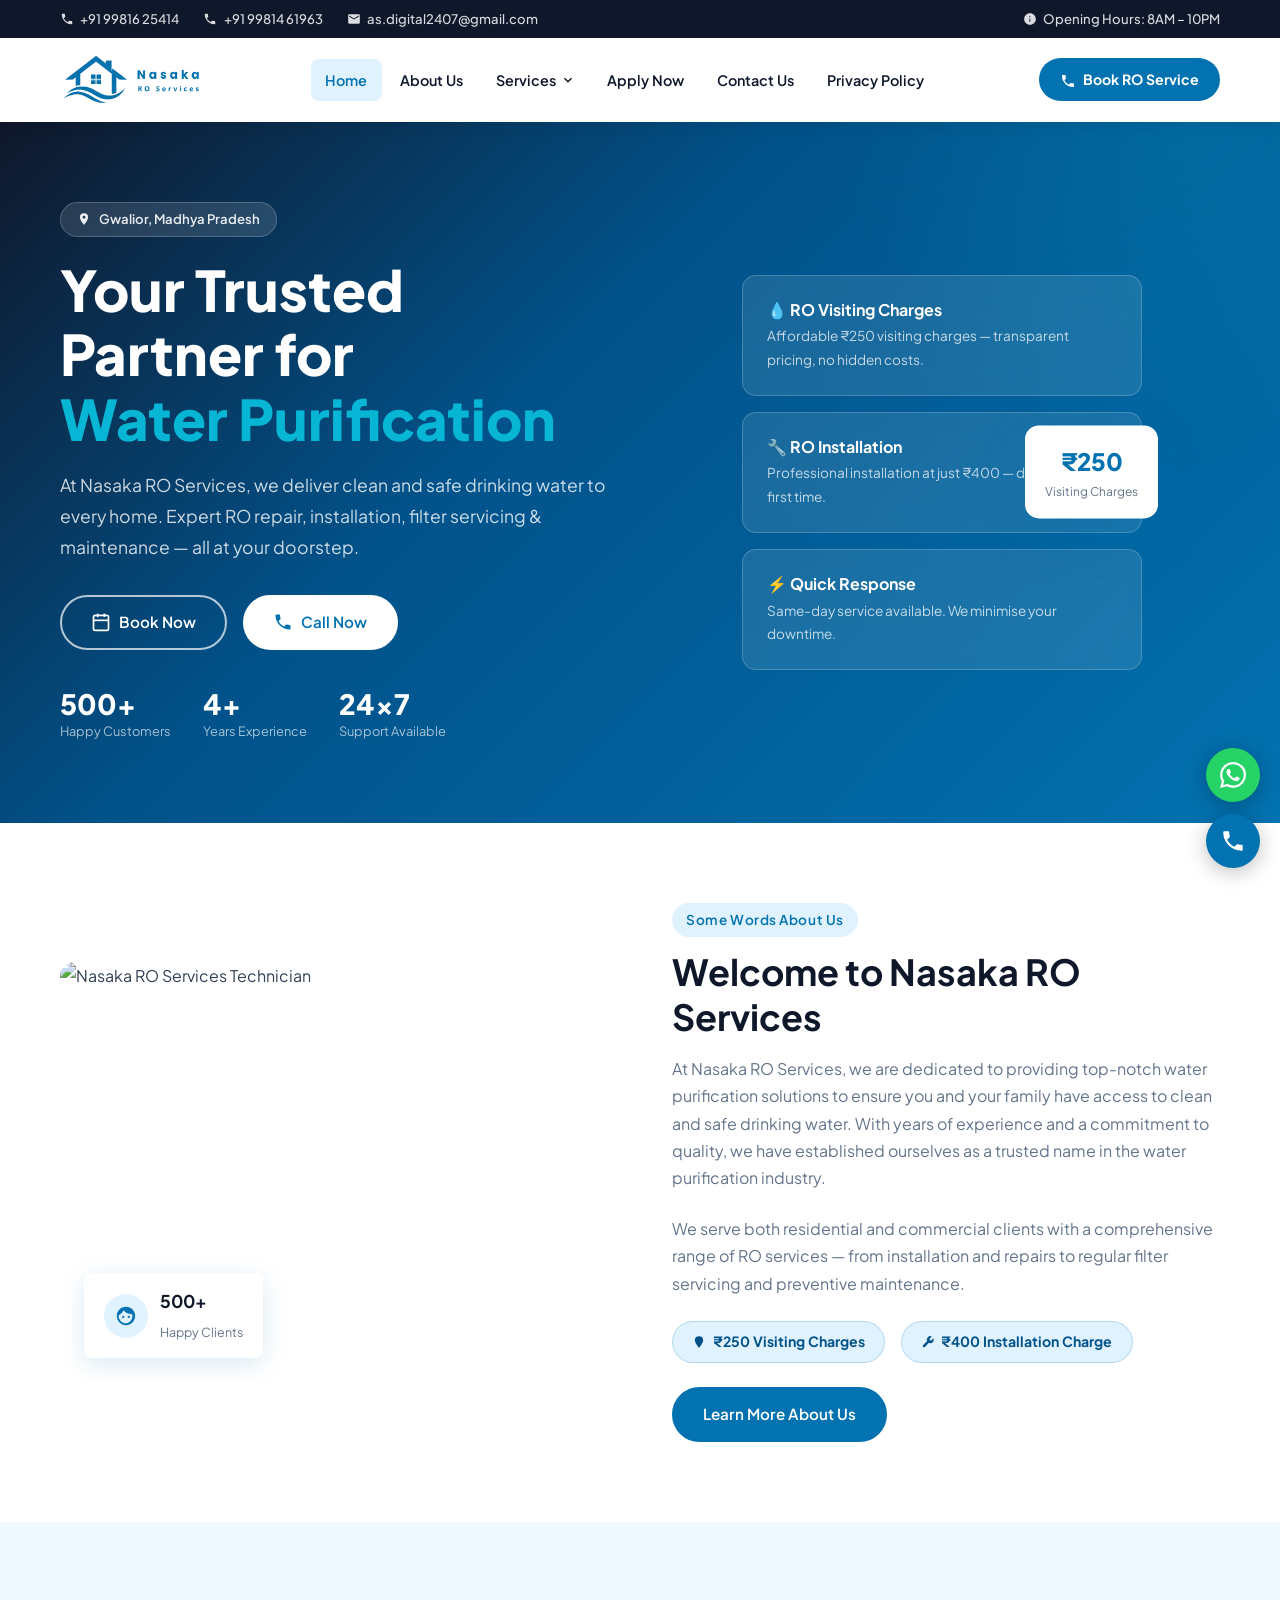
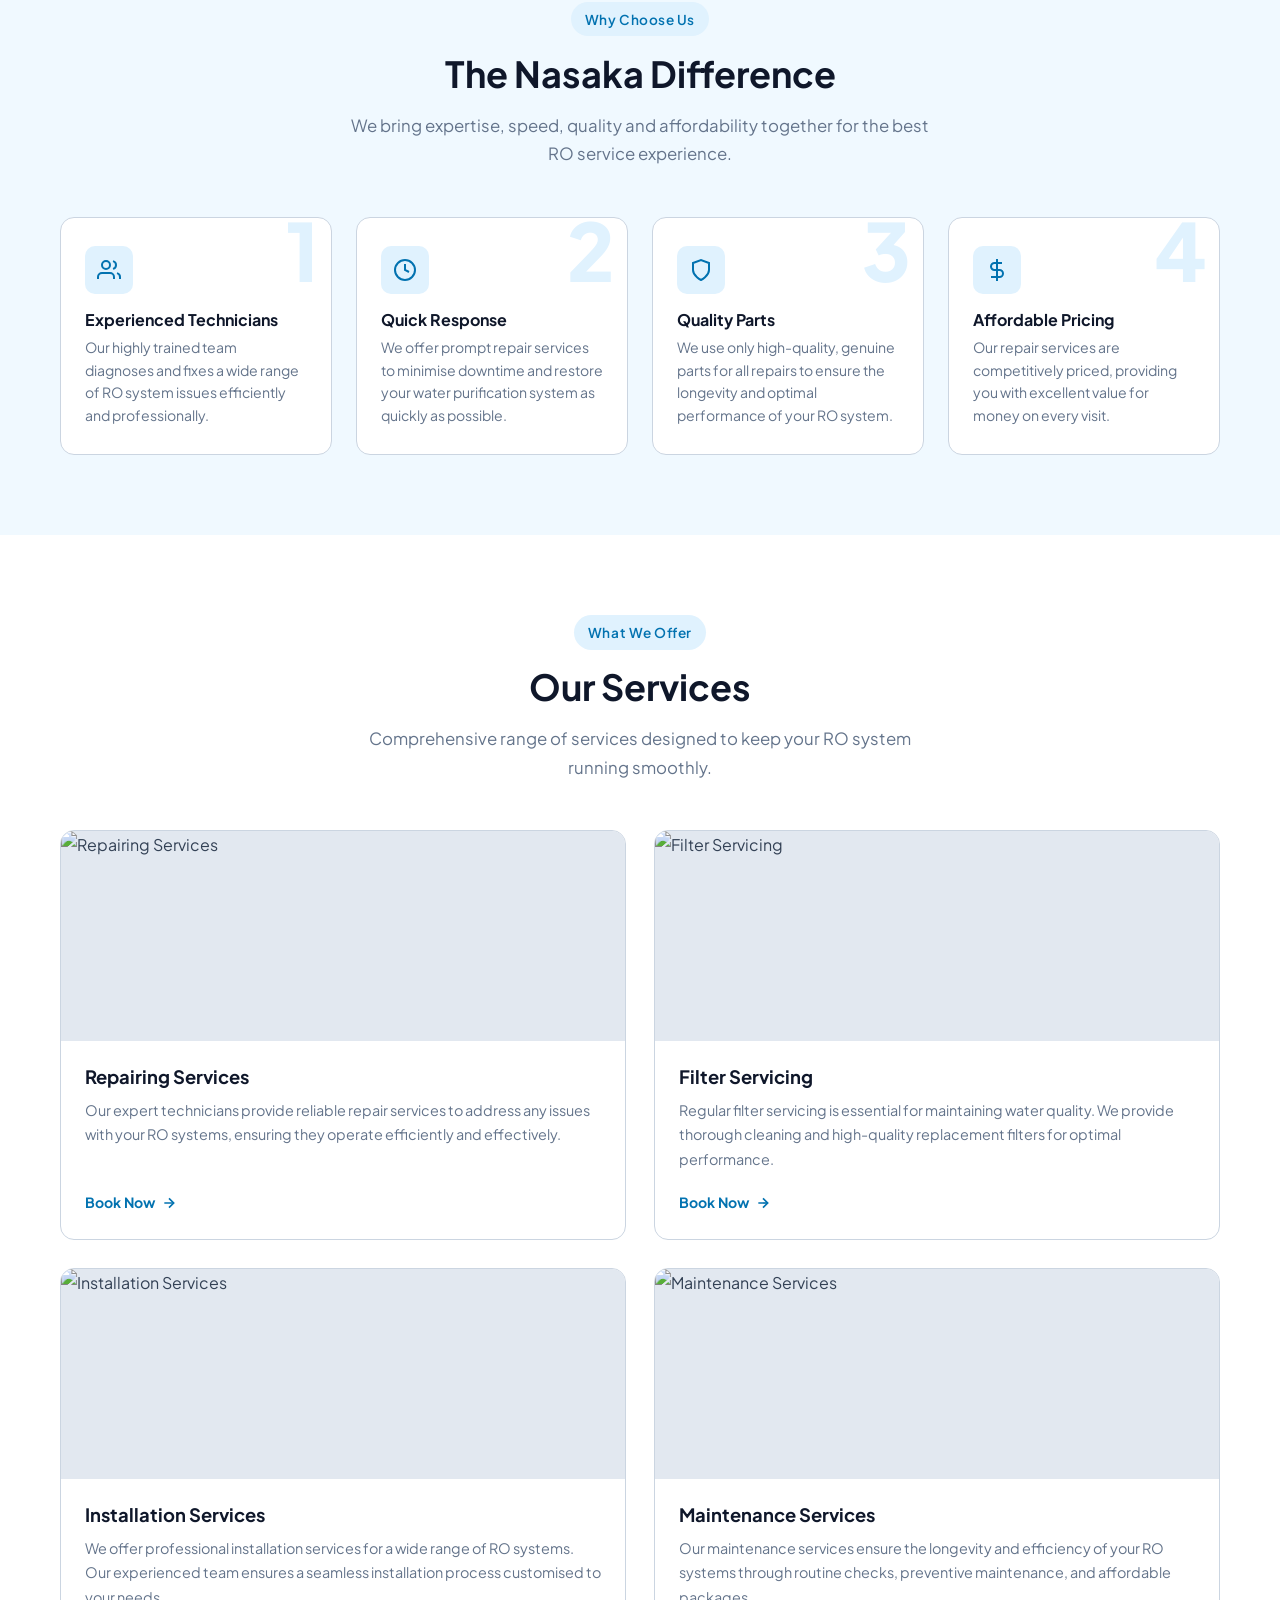
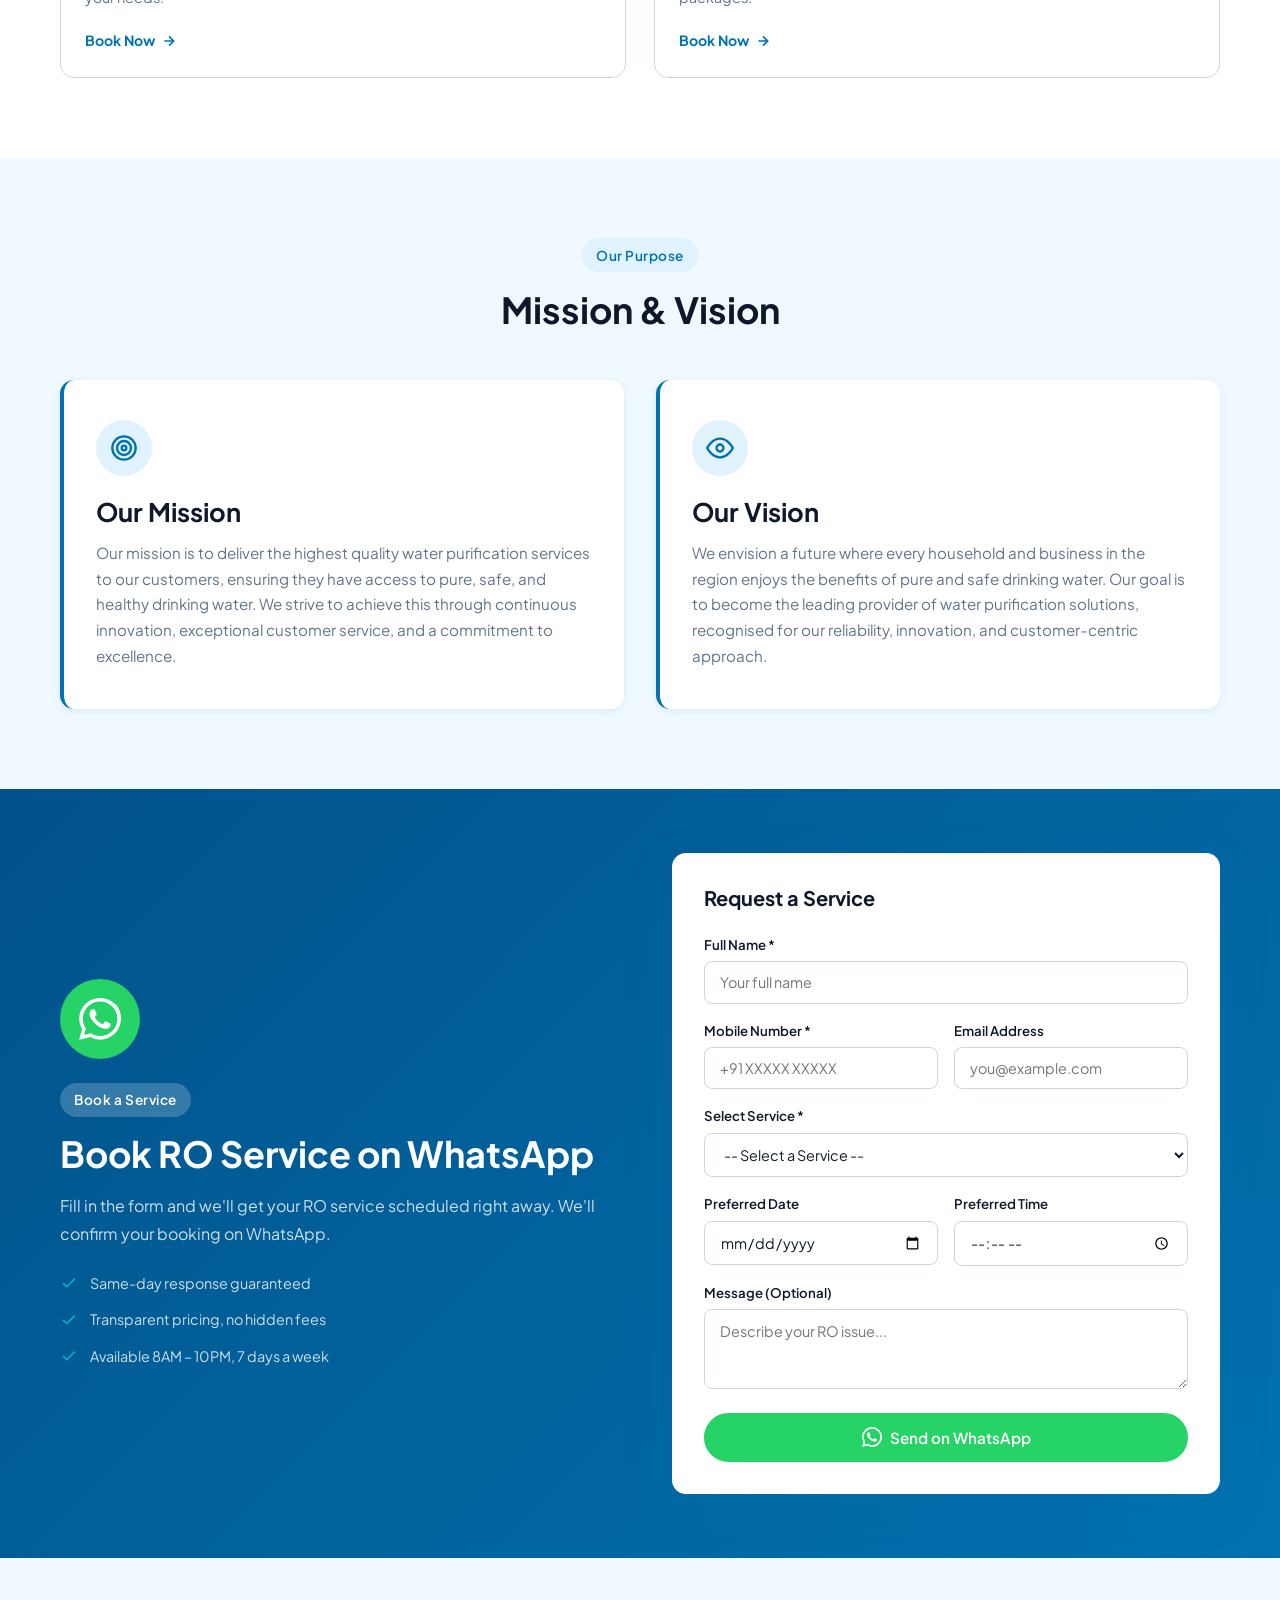
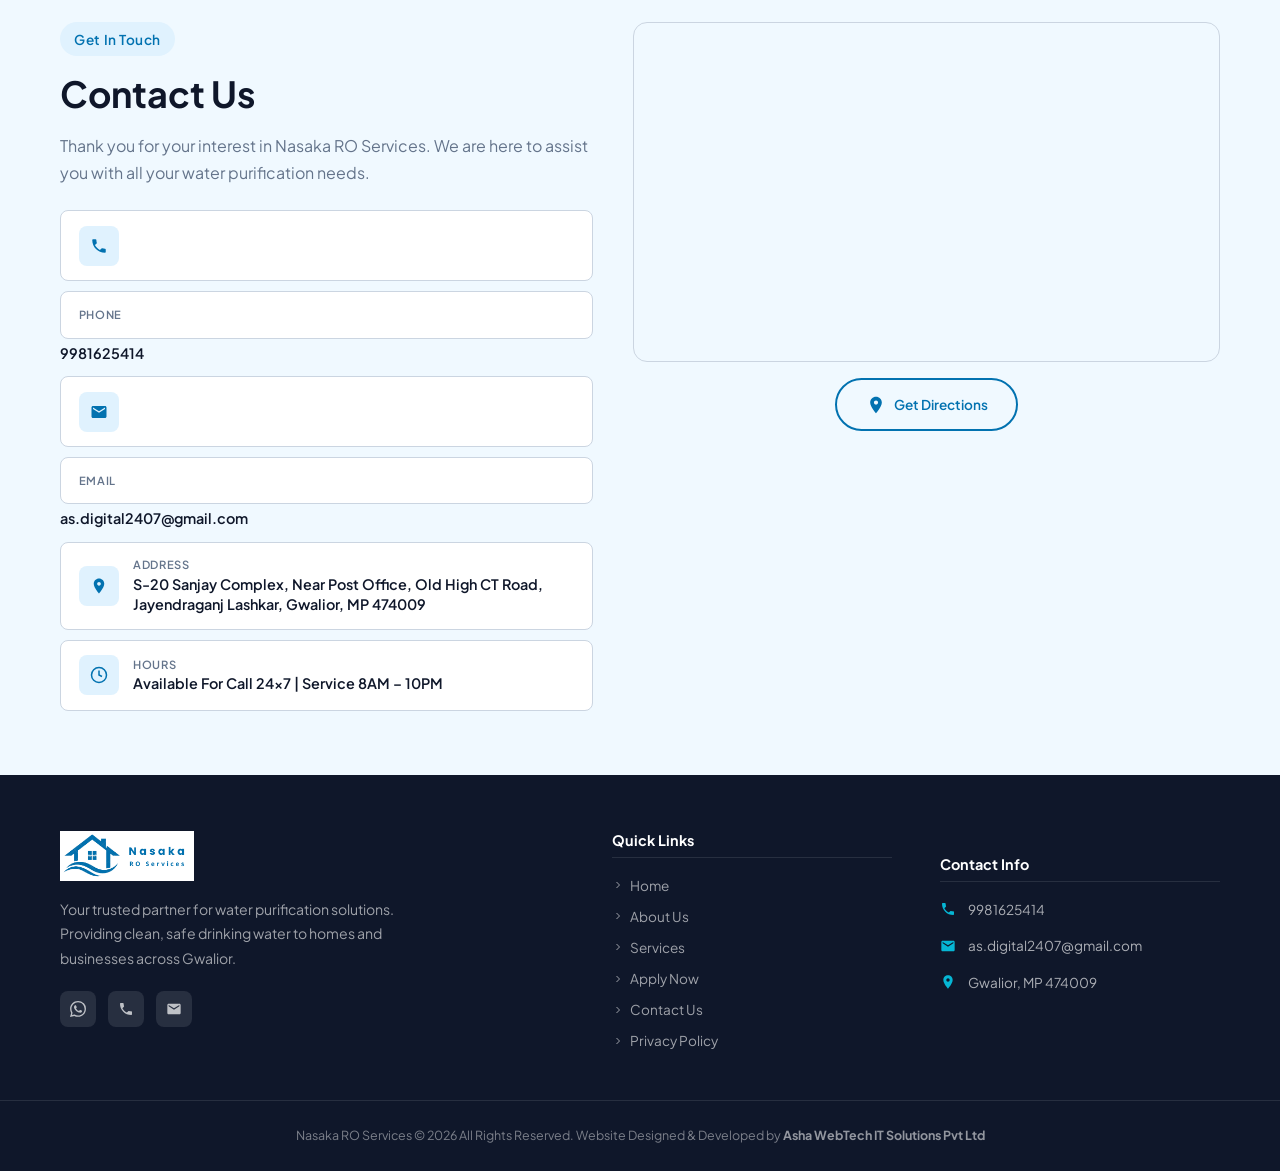
==== index.html @ 14f105b9 "Add files via upload" ====
<!DOCTYPE html>
<html lang="en">
<head>
  <meta charset="UTF-8">
  <meta name="viewport" content="width=device-width, initial-scale=1.0">
  <title>Home – Nasaka RO Services | Best RO Services In India</title>
  <meta name="description" content="Your Trusted Partner for Water Purification Solutions. Expert RO repair, installation, filter servicing & maintenance in Gwalior.">
  <meta name="theme-color" content="#0272B0">
  <link rel="icon" type="image/png" href="images/favicon.png">
  <link rel="stylesheet" href="css/styles.css">
  <link rel="preconnect" href="https://fonts.googleapis.com">
  <link rel="preconnect" href="https://fonts.gstatic.com" crossorigin>
</head>
<body>

<!-- ═══════════════ TOP BAR ═══════════════ -->
<div class="top-bar">
  <div class="container">
    <div class="top-bar__inner">
      <div class="top-bar__group">
        <a href="tel:+919981625414" class="top-bar__item">
          <svg width="14" height="14" viewBox="0 0 24 24" fill="currentColor"><path d="M6.6 10.8c1.4 2.8 3.8 5.1 6.6 6.6l2.2-2.2c.27-.27.67-.36 1.02-.24 1.12.37 2.33.57 3.57.57.55 0 1 .45 1 1V20c0 .55-.45 1-1 1-9.39 0-17-7.61-17-17 0-.55.45-1 1-1h3.5c.55 0 1 .45 1 1 0 1.25.2 2.45.57 3.57.11.35.03.74-.24 1.01L6.6 10.8z"/></svg>
          +91 99816 25414
        </a>
        <a href="tel:+919981461963" class="top-bar__item">
          <svg width="14" height="14" viewBox="0 0 24 24" fill="currentColor"><path d="M6.6 10.8c1.4 2.8 3.8 5.1 6.6 6.6l2.2-2.2c.27-.27.67-.36 1.02-.24 1.12.37 2.33.57 3.57.57.55 0 1 .45 1 1V20c0 .55-.45 1-1 1-9.39 0-17-7.61-17-17 0-.55.45-1 1-1h3.5c.55 0 1 .45 1 1 0 1.25.2 2.45.57 3.57.11.35.03.74-.24 1.01L6.6 10.8z"/></svg>
          +91 99814 61963
        </a>
        <a href="mailto:as.digital2407@gmail.com" class="top-bar__item">
          <svg width="14" height="14" viewBox="0 0 24 24" fill="currentColor"><path d="M20 4H4c-1.1 0-2 .9-2 2v12c0 1.1.9 2 2 2h16c1.1 0 2-.9 2-2V6c0-1.1-.9-2-2-2zm0 4l-8 5-8-5V6l8 5 8-5v2z"/></svg>
          as.digital2407@gmail.com
        </a>
      </div>
      <div class="top-bar__group">
        <span class="top-bar__item">
          <svg width="14" height="14" viewBox="0 0 24 24" fill="currentColor"><path d="M12 2C6.5 2 2 6.5 2 12s4.5 10 10 10 10-4.5 10-10S17.5 2 12 2zm.5 15H11v-6h1.5v6zm0-8H11V7h1.5v2z"/></svg>
          Opening Hours: 8AM – 10PM
        </span>
      </div>
    </div>
  </div>
</div>

<!-- ═══════════════ HEADER ═══════════════ -->
<header class="header">
  <div class="header__inner">
    <a href="index.html" class="header__logo">
      <img src="images/logo.png"
           alt="Nasaka RO Services Logo" height="56"
           onerror="this.style.display='none';document.getElementById('logoFallback').style.display='block'">
      <div id="logoFallback" style="display:none">
        <div class="logo-text">Nasaka RO</div>
        <div class="logo-sub">Best RO Services In India</div>
      </div>
    </a>

    <nav class="nav">
      <a href="index.html" class="nav__link active">Home</a>
      <a href="about.html" class="nav__link">About Us</a>
      <div class="nav__dropdown">
        <span class="nav__link nav__dropdown-toggle">
          Services
          <svg width="14" height="14" viewBox="0 0 24 24" fill="none" stroke="currentColor" stroke-width="2.5"><polyline points="6 9 12 15 18 9"/></svg>
        </span>
        <div class="nav__dropdown-menu">
          <a href="services/repairing.html" class="nav__dropdown-link">
            <svg viewBox="0 0 24 24" fill="none" stroke="currentColor" stroke-width="2"><path d="M14.7 6.3a1 1 0 0 0 0 1.4l1.6 1.6a1 1 0 0 0 1.4 0l3.77-3.77a6 6 0 0 1-7.94 7.94l-6.91 6.91a2.12 2.12 0 0 1-3-3l6.91-6.91a6 6 0 0 1 7.94-7.94l-3.76 3.76z"/></svg>
            Repairing Services
          </a>
          <a href="services/filter.html" class="nav__dropdown-link">
            <svg viewBox="0 0 24 24" fill="none" stroke="currentColor" stroke-width="2"><polygon points="22 3 2 3 10 12.46 10 19 14 21 14 12.46 22 3"/></svg>
            Filter Servicing
          </a>
          <a href="services/installation.html" class="nav__dropdown-link">
            <svg viewBox="0 0 24 24" fill="none" stroke="currentColor" stroke-width="2"><circle cx="12" cy="12" r="3"/><path d="M19.07 4.93a10 10 0 0 1 0 14.14M4.93 4.93a10 10 0 0 0 0 14.14"/></svg>
            Installation Services
          </a>
          <a href="services/maintenance.html" class="nav__dropdown-link">
            <svg viewBox="0 0 24 24" fill="none" stroke="currentColor" stroke-width="2"><circle cx="12" cy="12" r="3"/><path d="M19.07 4.93a10 10 0 0 1 0 14.14M4.93 4.93a10 10 0 0 0 0 14.14"/></svg>
            Maintenance Services
          </a>
        </div>
      </div>
      <a href="apply-now.html" class="nav__link">Apply Now</a>
      <a href="contact.html" class="nav__link">Contact Us</a>
      <a href="privacy-policy.html" class="nav__link">Privacy Policy</a>
    </nav>

    <div class="header__cta">
      <a href="tel:+919981625414" class="header__book">
        <svg width="16" height="16" viewBox="0 0 24 24" fill="currentColor" style="display:inline;vertical-align:middle;margin-right:4px"><path d="M6.6 10.8c1.4 2.8 3.8 5.1 6.6 6.6l2.2-2.2c.27-.27.67-.36 1.02-.24 1.12.37 2.33.57 3.57.57.55 0 1 .45 1 1V20c0 .55-.45 1-1 1-9.39 0-17-7.61-17-17 0-.55.45-1 1-1h3.5c.55 0 1 .45 1 1 0 1.25.2 2.45.57 3.57.11.35.03.74-.24 1.01L6.6 10.8z"/></svg>
        Book RO Service
      </a>
    </div>
    <button class="hamburger" id="hamburger" aria-label="Open menu">
      <span></span><span></span><span></span>
    </button>
  </div>

  <!-- Mobile Nav -->
  <nav class="mobile-nav" id="mobileNav">
    <a href="index.html" class="mobile-nav__link">Home</a>
    <a href="about.html" class="mobile-nav__link">About Us</a>
    <a href="services.html" class="mobile-nav__link">Services</a>
    <div class="mobile-nav__sub">
      <a href="services/repairing.html">↳ Repairing Services</a>
      <a href="services/filter.html">↳ Filter Servicing</a>
      <a href="services/installation.html">↳ Installation Services</a>
      <a href="services/maintenance.html">↳ Maintenance Services</a>
    </div>
    <a href="apply-now.html" class="mobile-nav__link">Apply Now</a>
    <a href="contact.html" class="mobile-nav__link">Contact Us</a>
    <a href="privacy-policy.html" class="mobile-nav__link">Privacy Policy</a>
  </nav>
</header>

<!-- ═══════════════ HERO ═══════════════ -->
<section class="hero">
  <div class="container">
    <div class="hero__inner">
      <div class="hero__content">
        <div class="hero__label">
          <svg width="14" height="14" viewBox="0 0 24 24" fill="currentColor"><path d="M12 2a7 7 0 0 1 7 7c0 5.25-7 13-7 13S5 14.25 5 9a7 7 0 0 1 7-7zm0 9.5a2.5 2.5 0 1 0 0-5 2.5 2.5 0 0 0 0 5z"/></svg>
          Gwalior, Madhya Pradesh
        </div>
        <h1 class="hero__title">
          Your Trusted Partner for<br><span>Water Purification</span>
        </h1>
        <p class="hero__sub">
          At Nasaka RO Services, we deliver clean and safe drinking water to every home. Expert RO repair, installation, filter servicing &amp; maintenance — all at your doorstep.
        </p>
        <div class="hero__actions">
          <a href="contact.html" class="btn btn--outline">
            <svg viewBox="0 0 24 24" fill="none" stroke="currentColor" stroke-width="2"><rect x="3" y="4" width="18" height="18" rx="2"/><line x1="16" y1="2" x2="16" y2="6"/><line x1="8" y1="2" x2="8" y2="6"/><line x1="3" y1="10" x2="21" y2="10"/></svg>
            Book Now
          </a>
          <a href="tel:+919981625414" class="btn btn--primary" style="background:#fff;color:var(--primary);border-color:#fff;">
            <svg viewBox="0 0 24 24" fill="currentColor"><path d="M6.6 10.8c1.4 2.8 3.8 5.1 6.6 6.6l2.2-2.2c.27-.27.67-.36 1.02-.24 1.12.37 2.33.57 3.57.57.55 0 1 .45 1 1V20c0 .55-.45 1-1 1-9.39 0-17-7.61-17-17 0-.55.45-1 1-1h3.5c.55 0 1 .45 1 1 0 1.25.2 2.45.57 3.57.11.35.03.74-.24 1.01L6.6 10.8z"/></svg>
            Call Now
          </a>
        </div>
        <div class="hero__stats">
          <div class="hero__stat">
            <div class="hero__stat-num">500+</div>
            <div class="hero__stat-label">Happy Customers</div>
          </div>
          <div class="hero__stat">
            <div class="hero__stat-num">4+</div>
            <div class="hero__stat-label">Years Experience</div>
          </div>
          <div class="hero__stat">
            <div class="hero__stat-num">24×7</div>
            <div class="hero__stat-label">Support Available</div>
          </div>
        </div>
      </div>

      <!-- Right visual -->
      <div class="hero__visual">
        <div class="hero__card-stack">
          <div class="hero__info-card">
            <h4>💧 RO Visiting Charges</h4>
            <p>Affordable ₹250 visiting charges — transparent pricing, no hidden costs.</p>
          </div>
          <div class="hero__info-card">
            <h4>🔧 RO Installation</h4>
            <p>Professional installation at just ₹400 — done right the first time.</p>
          </div>
          <div class="hero__info-card" style="margin-bottom:0">
            <h4>⚡ Quick Response</h4>
            <p>Same-day service available. We minimise your downtime.</p>
          </div>
          <div class="hero__price-badge">
            <div class="price">₹250</div>
            <div class="price-label">Visiting Charges</div>
          </div>
        </div>
      </div>
    </div>
  </div>
</section>

<!-- ═══════════════ ABOUT PREVIEW ═══════════════ -->
<section class="section">
  <div class="container">
    <div class="about-grid">
      <div class="about-img-wrap" data-reveal>
        <img src="https://images.unsplash.com/photo-1581244277943-fe4a9c777189?w=700&q=80&auto=format&fit=crop"
             alt="Nasaka RO Services Technician">
        <div class="about-badge">
          <div class="about-badge__icon">
            <svg viewBox="0 0 24 24" fill="currentColor"><path d="M9 11.75A1.25 1.25 0 1 0 9 14.25 1.25 1.25 0 0 0 9 11.75zM15 11.75A1.25 1.25 0 1 0 15 14.25 1.25 1.25 0 0 0 15 11.75zM12 2C6.48 2 2 6.48 2 12s4.48 10 10 10 10-4.48 10-10S17.52 2 12 2zm0 18c-4.41 0-8-3.59-8-8 0-.29.02-.58.05-.86 2.36-1.05 4.23-2.98 5.21-5.37C11.07 8.33 13.93 10 17.91 10c.33 0 .65-.01.97-.04C18.92 10.91 19 11.45 19 12c0 4.41-3.59 8-7 8z"/></svg>
          </div>
          <div class="about-badge__text">
            <strong>500+</strong>
            <span>Happy Clients</span>
          </div>
        </div>
      </div>

      <div class="about-content" data-reveal>
        <span class="section-label">Some Words About Us</span>
        <h2 class="section-title">Welcome to Nasaka RO Services</h2>
        <p>At Nasaka RO Services, we are dedicated to providing top-notch water purification solutions to ensure you and your family have access to clean and safe drinking water. With years of experience and a commitment to quality, we have established ourselves as a trusted name in the water purification industry.</p>
        <p>We serve both residential and commercial clients with a comprehensive range of RO services — from installation and repairs to regular filter servicing and preventive maintenance.</p>

        <div class="pricing-pills">
          <a href="contact.html" class="pricing-pill">
            <svg width="14" height="14" viewBox="0 0 24 24" fill="currentColor"><path d="M12 2a7 7 0 0 1 7 7c0 5.25-7 13-7 13S5 14.25 5 9a7 7 0 0 1 7-7z"/></svg>
            ₹250 Visiting Charges
          </a>
          <a href="contact.html" class="pricing-pill">
            <svg width="14" height="14" viewBox="0 0 24 24" fill="currentColor"><path d="M14.7 6.3a1 1 0 0 0 0 1.4l1.6 1.6a1 1 0 0 0 1.4 0l3.77-3.77a6 6 0 0 1-7.94 7.94l-6.91 6.91a2.12 2.12 0 0 1-3-3l6.91-6.91a6 6 0 0 1 7.94-7.94l-3.76 3.76z"/></svg>
            ₹400 Installation Charge
          </a>
        </div>

        <a href="about.html" class="btn btn--primary">Learn More About Us</a>
      </div>
    </div>
  </div>
</section>

<!-- ═══════════════ FEATURES ═══════════════ -->
<section class="section section--light">
  <div class="container">
    <div class="text-center" style="margin-bottom:3rem" data-reveal>
      <span class="section-label">Why Choose Us</span>
      <h2 class="section-title">The Nasaka Difference</h2>
      <p class="section-sub mx-auto" style="color:var(--gray)">We bring expertise, speed, quality and affordability together for the best RO service experience.</p>
    </div>
    <div class="features-grid">
      <div class="feature-card" data-num="1" data-reveal>
        <div class="feature-card__icon">
          <svg viewBox="0 0 24 24" fill="none" stroke="currentColor" stroke-width="2"><path d="M17 21v-2a4 4 0 0 0-4-4H5a4 4 0 0 0-4 4v2"/><circle cx="9" cy="7" r="4"/><path d="M23 21v-2a4 4 0 0 0-3-3.87"/><path d="M16 3.13a4 4 0 0 1 0 7.75"/></svg>
        </div>
        <h4>Experienced Technicians</h4>
        <p>Our highly trained team diagnoses and fixes a wide range of RO system issues efficiently and professionally.</p>
      </div>
      <div class="feature-card" data-num="2" data-reveal>
        <div class="feature-card__icon">
          <svg viewBox="0 0 24 24" fill="none" stroke="currentColor" stroke-width="2"><circle cx="12" cy="12" r="10"/><polyline points="12 6 12 12 16 14"/></svg>
        </div>
        <h4>Quick Response</h4>
        <p>We offer prompt repair services to minimise downtime and restore your water purification system as quickly as possible.</p>
      </div>
      <div class="feature-card" data-num="3" data-reveal>
        <div class="feature-card__icon">
          <svg viewBox="0 0 24 24" fill="none" stroke="currentColor" stroke-width="2"><path d="M12 22s8-4 8-10V5l-8-3-8 3v7c0 6 8 10 8 10z"/></svg>
        </div>
        <h4>Quality Parts</h4>
        <p>We use only high-quality, genuine parts for all repairs to ensure the longevity and optimal performance of your RO system.</p>
      </div>
      <div class="feature-card" data-num="4" data-reveal>
        <div class="feature-card__icon">
          <svg viewBox="0 0 24 24" fill="none" stroke="currentColor" stroke-width="2"><line x1="12" y1="1" x2="12" y2="23"/><path d="M17 5H9.5a3.5 3.5 0 0 0 0 7h5a3.5 3.5 0 0 1 0 7H6"/></svg>
        </div>
        <h4>Affordable Pricing</h4>
        <p>Our repair services are competitively priced, providing you with excellent value for money on every visit.</p>
      </div>
    </div>
  </div>
</section>

<!-- ═══════════════ SERVICES ═══════════════ -->
<section class="section">
  <div class="container">
    <div class="text-center" style="margin-bottom:3rem" data-reveal>
      <span class="section-label">What We Offer</span>
      <h2 class="section-title">Our Services</h2>
      <p class="section-sub mx-auto" style="color:var(--gray)">Comprehensive range of services designed to keep your RO system running smoothly.</p>
    </div>
    <div class="services-grid" data-reveal>
      <div class="service-card">
        <img class="service-card__img"
             src="https://images.unsplash.com/photo-1581244277943-fe4a9c777189?w=700&q=80&auto=format&fit=crop"
             alt="Repairing Services">
        <div class="service-card__body">
          <h3>Repairing Services</h3>
          <p>Our expert technicians provide reliable repair services to address any issues with your RO systems, ensuring they operate efficiently and effectively.</p>
          <a href="services/repairing.html" class="service-card__link">
            Book Now
            <svg viewBox="0 0 24 24" fill="none" stroke="currentColor" stroke-width="2.5"><line x1="5" y1="12" x2="19" y2="12"/><polyline points="12 5 19 12 12 19"/></svg>
          </a>
        </div>
      </div>

      <div class="service-card">
        <img class="service-card__img"
             src="https://images.unsplash.com/photo-1585771724684-38269d6639fd?w=700&q=80&auto=format&fit=crop"
             alt="Filter Servicing">
        <div class="service-card__body">
          <h3>Filter Servicing</h3>
          <p>Regular filter servicing is essential for maintaining water quality. We provide thorough cleaning and high-quality replacement filters for optimal performance.</p>
          <a href="services/filter.html" class="service-card__link">
            Book Now
            <svg viewBox="0 0 24 24" fill="none" stroke="currentColor" stroke-width="2.5"><line x1="5" y1="12" x2="19" y2="12"/><polyline points="12 5 19 12 12 19"/></svg>
          </a>
        </div>
      </div>

      <div class="service-card">
        <img class="service-card__img"
             src="https://images.unsplash.com/photo-1504307651254-35680f356dfd?w=700&q=80&auto=format&fit=crop"
             alt="Installation Services">
        <div class="service-card__body">
          <h3>Installation Services</h3>
          <p>We offer professional installation services for a wide range of RO systems. Our experienced team ensures a seamless installation process customised to your needs.</p>
          <a href="services/installation.html" class="service-card__link">
            Book Now
            <svg viewBox="0 0 24 24" fill="none" stroke="currentColor" stroke-width="2.5"><line x1="5" y1="12" x2="19" y2="12"/><polyline points="12 5 19 12 12 19"/></svg>
          </a>
        </div>
      </div>

      <div class="service-card">
        <img class="service-card__img"
             src="https://images.unsplash.com/photo-1621905252507-b35492cc74b4?w=700&q=80&auto=format&fit=crop"
             alt="Maintenance Services">
        <div class="service-card__body">
          <h3>Maintenance Services</h3>
          <p>Our maintenance services ensure the longevity and efficiency of your RO systems through routine checks, preventive maintenance, and affordable packages.</p>
          <a href="services/maintenance.html" class="service-card__link">
            Book Now
            <svg viewBox="0 0 24 24" fill="none" stroke="currentColor" stroke-width="2.5"><line x1="5" y1="12" x2="19" y2="12"/><polyline points="12 5 19 12 12 19"/></svg>
          </a>
        </div>
      </div>
    </div>
  </div>
</section>

<!-- ═══════════════ MISSION & VISION ═══════════════ -->
<section class="section section--light">
  <div class="container">
    <div class="text-center" style="margin-bottom:3rem" data-reveal>
      <span class="section-label">Our Purpose</span>
      <h2 class="section-title">Mission &amp; Vision</h2>
    </div>
    <div class="mv-grid">
      <div class="mv-card" data-reveal>
        <div class="mv-card__icon">
          <svg viewBox="0 0 24 24" fill="none" stroke="currentColor" stroke-width="2"><circle cx="12" cy="12" r="10"/><circle cx="12" cy="12" r="6"/><circle cx="12" cy="12" r="2"/></svg>
        </div>
        <h3>Our Mission</h3>
        <p>Our mission is to deliver the highest quality water purification services to our customers, ensuring they have access to pure, safe, and healthy drinking water. We strive to achieve this through continuous innovation, exceptional customer service, and a commitment to excellence.</p>
      </div>
      <div class="mv-card" data-reveal>
        <div class="mv-card__icon">
          <svg viewBox="0 0 24 24" fill="none" stroke="currentColor" stroke-width="2"><path d="M1 12s4-8 11-8 11 8 11 8-4 8-11 8-11-8-11-8z"/><circle cx="12" cy="12" r="3"/></svg>
        </div>
        <h3>Our Vision</h3>
        <p>We envision a future where every household and business in the region enjoys the benefits of pure and safe drinking water. Our goal is to become the leading provider of water purification solutions, recognised for our reliability, innovation, and customer-centric approach.</p>
      </div>
    </div>
  </div>
</section>

<!-- ═══════════════ WHATSAPP BOOKING FORM ═══════════════ -->
<section class="wa-form-section">
  <div class="container">
    <div class="wa-form-inner">
      <div class="wa-form-intro" data-reveal>
        <div class="wa-icon">
          <svg viewBox="0 0 24 24" fill="currentColor"><path d="M17.472 14.382c-.297-.149-1.758-.867-2.03-.967-.273-.099-.471-.148-.67.15-.197.297-.767.966-.94 1.164-.173.199-.347.223-.644.075-.297-.15-1.255-.463-2.39-1.475-.883-.788-1.48-1.761-1.653-2.059-.173-.297-.018-.458.13-.606.134-.133.298-.347.446-.52.149-.174.198-.298.298-.497.099-.198.05-.371-.025-.52-.075-.149-.669-1.612-.916-2.207-.242-.579-.487-.5-.669-.51-.173-.008-.371-.01-.57-.01-.198 0-.52.074-.792.372-.272.297-1.04 1.016-1.04 2.479 0 1.462 1.065 2.875 1.213 3.074.149.198 2.096 3.2 5.077 4.487.709.306 1.262.489 1.694.625.712.227 1.36.195 1.871.118.571-.085 1.758-.719 2.006-1.413.248-.694.248-1.289.173-1.413-.074-.124-.272-.198-.57-.347m-5.421 7.403h-.004a9.87 9.87 0 0 1-5.031-1.378l-.361-.214-3.741.982.998-3.648-.235-.374a9.86 9.86 0 0 1-1.51-5.26c.001-5.45 4.436-9.884 9.888-9.884 2.64 0 5.122 1.03 6.988 2.898a9.825 9.825 0 0 1 2.893 6.994c-.003 5.45-4.437 9.884-9.885 9.884m8.413-18.297A11.815 11.815 0 0 0 12.05 0C5.495 0 .16 5.335.157 11.892c0 2.096.547 4.142 1.588 5.945L.057 24l6.305-1.654a11.882 11.882 0 0 0 5.683 1.448h.005c6.554 0 11.89-5.335 11.893-11.893A11.821 11.821 0 0 0 20.885 3.488"/></svg>
        </div>
        <span class="section-label section-label--white">Book a Service</span>
        <h2>Book RO Service on WhatsApp</h2>
        <p>Fill in the form and we'll get your RO service scheduled right away. We'll confirm your booking on WhatsApp.</p>
        <div style="margin-top:1.5rem;display:flex;flex-direction:column;gap:.75rem">
          <div style="display:flex;align-items:center;gap:.75rem;color:rgba(255,255,255,.8);font-size:.9rem">
            <svg width="18" height="18" viewBox="0 0 24 24" fill="none" stroke="#06B6D4" stroke-width="2"><polyline points="20 6 9 17 4 12"/></svg>
            Same-day response guaranteed
          </div>
          <div style="display:flex;align-items:center;gap:.75rem;color:rgba(255,255,255,.8);font-size:.9rem">
            <svg width="18" height="18" viewBox="0 0 24 24" fill="none" stroke="#06B6D4" stroke-width="2"><polyline points="20 6 9 17 4 12"/></svg>
            Transparent pricing, no hidden fees
          </div>
          <div style="display:flex;align-items:center;gap:.75rem;color:rgba(255,255,255,.8);font-size:.9rem">
            <svg width="18" height="18" viewBox="0 0 24 24" fill="none" stroke="#06B6D4" stroke-width="2"><polyline points="20 6 9 17 4 12"/></svg>
            Available 8AM – 10PM, 7 days a week
          </div>
        </div>
      </div>

      <div class="wa-form" data-reveal>
        <h3>Request a Service</h3>
        <form id="waForm">
          <div class="form-group">
            <label for="name">Full Name *</label>
            <input type="text" id="name" name="name" placeholder="Your full name" required>
          </div>
          <div class="form-row">
            <div class="form-group">
              <label for="phone">Mobile Number *</label>
              <input type="tel" id="phone" name="phone" placeholder="+91 XXXXX XXXXX" required>
            </div>
            <div class="form-group">
              <label for="email">Email Address</label>
              <input type="email" id="email" name="email" placeholder="you@example.com">
            </div>
          </div>
          <div class="form-group">
            <label for="service">Select Service *</label>
            <select id="service" name="service" required>
              <option value="">-- Select a Service --</option>
              <option>Repairing Services</option>
              <option>Filter Servicing</option>
              <option>Installation Services</option>
              <option>Maintenance Services</option>
              <option>Other Services</option>
            </select>
          </div>
          <div class="form-row">
            <div class="form-group">
              <label for="date">Preferred Date</label>
              <input type="date" id="date" name="date">
            </div>
            <div class="form-group">
              <label for="time">Preferred Time</label>
              <input type="time" id="time" name="time">
            </div>
          </div>
          <div class="form-group">
            <label for="message">Message (Optional)</label>
            <textarea id="message" name="message" placeholder="Describe your RO issue..."></textarea>
          </div>
          <button type="submit" class="btn btn--wa" style="width:100%;justify-content:center">
            <svg viewBox="0 0 24 24" fill="currentColor"><path d="M17.472 14.382c-.297-.149-1.758-.867-2.03-.967-.273-.099-.471-.148-.67.15-.197.297-.767.966-.94 1.164-.173.199-.347.223-.644.075-.297-.15-1.255-.463-2.39-1.475-.883-.788-1.48-1.761-1.653-2.059-.173-.297-.018-.458.13-.606.134-.133.298-.347.446-.52.149-.174.198-.298.298-.497.099-.198.05-.371-.025-.52-.075-.149-.669-1.612-.916-2.207-.242-.579-.487-.5-.669-.51-.173-.008-.371-.01-.57-.01-.198 0-.52.074-.792.372-.272.297-1.04 1.016-1.04 2.479 0 1.462 1.065 2.875 1.213 3.074.149.198 2.096 3.2 5.077 4.487.709.306 1.262.489 1.694.625.712.227 1.36.195 1.871.118.571-.085 1.758-.719 2.006-1.413.248-.694.248-1.289.173-1.413-.074-.124-.272-.198-.57-.347m-5.421 7.403h-.004a9.87 9.87 0 0 1-5.031-1.378l-.361-.214-3.741.982.998-3.648-.235-.374a9.86 9.86 0 0 1-1.51-5.26c.001-5.45 4.436-9.884 9.888-9.884 2.64 0 5.122 1.03 6.988 2.898a9.825 9.825 0 0 1 2.893 6.994c-.003 5.45-4.437 9.884-9.885 9.884m8.413-18.297A11.815 11.815 0 0 0 12.05 0C5.495 0 .16 5.335.157 11.892c0 2.096.547 4.142 1.588 5.945L.057 24l6.305-1.654a11.882 11.882 0 0 0 5.683 1.448h.005c6.554 0 11.89-5.335 11.893-11.893A11.821 11.821 0 0 0 20.885 3.488"/></svg>
            Send on WhatsApp
          </button>
        </form>
      </div>
    </div>
  </div>
</section>

<!-- ═══════════════ CONTACT SECTION ═══════════════ -->
<section class="contact-section">
  <div class="container">
    <div class="contact-grid">
      <div class="contact-info" data-reveal>
        <span class="section-label">Get In Touch</span>
        <h2 class="section-title">Contact Us</h2>
        <p>Thank you for your interest in Nasaka RO Services. We are here to assist you with all your water purification needs.</p>
        <div class="contact-cards">
          <a href="tel:9981625414" class="contact-card" style="text-decoration:none">
            <div class="contact-card__icon">
              <svg viewBox="0 0 24 24" fill="currentColor"><path d="M6.6 10.8c1.4 2.8 3.8 5.1 6.6 6.6l2.2-2.2c.27-.27.67-.36 1.02-.24 1.12.37 2.33.57 3.57.57.55 0 1 .45 1 1V20c0 .55-.45 1-1 1-9.39 0-17-7.61-17-17 0-.55.45-1 1-1h3.5c.55 0 1 .45 1 1 0 1.25.2 2.45.57 3.57.11.35.03.74-.24 1.01L6.6 10.8z"/></svg>
            </div>
            <div class="contact-card__body">
              <h5>Phone</h5>
              <a href="tel:9981625414">9981625414</a>
            </div>
          </a>
          <a href="mailto:as.digital2407@gmail.com" class="contact-card" style="text-decoration:none">
            <div class="contact-card__icon">
              <svg viewBox="0 0 24 24" fill="currentColor"><path d="M20 4H4c-1.1 0-2 .9-2 2v12c0 1.1.9 2 2 2h16c1.1 0 2-.9 2-2V6c0-1.1-.9-2-2-2zm0 4l-8 5-8-5V6l8 5 8-5v2z"/></svg>
            </div>
            <div class="contact-card__body">
              <h5>Email</h5>
              <a href="mailto:as.digital2407@gmail.com">as.digital2407@gmail.com</a>
            </div>
          </a>
          <div class="contact-card">
            <div class="contact-card__icon">
              <svg viewBox="0 0 24 24" fill="currentColor"><path d="M12 2C8.13 2 5 5.13 5 9c0 5.25 7 13 7 13s7-7.75 7-13c0-3.87-3.13-7-7-7zm0 9.5c-1.38 0-2.5-1.12-2.5-2.5s1.12-2.5 2.5-2.5 2.5 1.12 2.5 2.5-1.12 2.5-2.5 2.5z"/></svg>
            </div>
            <div class="contact-card__body">
              <h5>Address</h5>
              <p>S-20 Sanjay Complex, Near Post Office, Old High CT Road, Jayendraganj Lashkar, Gwalior, MP 474009</p>
            </div>
          </div>
          <div class="contact-card">
            <div class="contact-card__icon">
              <svg viewBox="0 0 24 24" fill="none" stroke="currentColor" stroke-width="2"><circle cx="12" cy="12" r="10"/><polyline points="12 6 12 12 16 14"/></svg>
            </div>
            <div class="contact-card__body">
              <h5>Hours</h5>
              <p>Available For Call 24×7 | Service 8AM – 10PM</p>
            </div>
          </div>
        </div>
      </div>

      <div data-reveal>
        <div class="map-wrap">
          <iframe
            src="https://maps.google.com/maps?q=S-20+Sanjay+Complex+Near+Post+Office+Old+High+CT+Road+Jayendraganj+Lashkar+Gwalior+Madhya+Pradesh+474009&t=m&z=15&output=embed&iwloc=near"
            allowfullscreen loading="lazy" referrerpolicy="no-referrer-when-downgrade"
            title="Nasaka RO Services Location">
          </iframe>
        </div>
        <div style="margin-top:1rem;text-align:center">
          <a href="https://maps.google.com/maps?q=S-20+Sanjay+Complex+Gwalior+474009" target="_blank" class="btn btn--outline-blue" style="font-size:.85rem">
            <svg viewBox="0 0 24 24" fill="currentColor" width="16" height="16"><path d="M12 2C8.13 2 5 5.13 5 9c0 5.25 7 13 7 13s7-7.75 7-13c0-3.87-3.13-7-7-7zm0 9.5c-1.38 0-2.5-1.12-2.5-2.5s1.12-2.5 2.5-2.5 2.5 1.12 2.5 2.5-1.12 2.5-2.5 2.5z"/></svg>
            Get Directions
          </a>
        </div>
      </div>
    </div>
  </div>
</section>

<!-- ═══════════════ FOOTER ═══════════════ -->
<footer class="footer">
  <div class="container">
    <div class="footer__grid">
      <div class="footer__brand">
        <div class="logo-wrap">
          <img src="images/logo.png" alt="Nasaka RO Services" height="50"
               onerror="this.style.display='none';this.nextElementSibling.style.display='block'">
          <div style="display:none;color:#fff;font-size:1.2rem;font-weight:800">Nasaka RO Services</div>
        </div>
        <p>Your trusted partner for water purification solutions. Providing clean, safe drinking water to homes and businesses across Gwalior.</p>
        <div class="footer__social">
          <a href="https://wa.me/919981625414" target="_blank" aria-label="WhatsApp">
            <svg viewBox="0 0 24 24" fill="currentColor"><path d="M17.472 14.382c-.297-.149-1.758-.867-2.03-.967-.273-.099-.471-.148-.67.15-.197.297-.767.966-.94 1.164-.173.199-.347.223-.644.075-.297-.15-1.255-.463-2.39-1.475-.883-.788-1.48-1.761-1.653-2.059-.173-.297-.018-.458.13-.606.134-.133.298-.347.446-.52.149-.174.198-.298.298-.497.099-.198.05-.371-.025-.52-.075-.149-.669-1.612-.916-2.207-.242-.579-.487-.5-.669-.51-.173-.008-.371-.01-.57-.01-.198 0-.52.074-.792.372-.272.297-1.04 1.016-1.04 2.479 0 1.462 1.065 2.875 1.213 3.074.149.198 2.096 3.2 5.077 4.487.709.306 1.262.489 1.694.625.712.227 1.36.195 1.871.118.571-.085 1.758-.719 2.006-1.413.248-.694.248-1.289.173-1.413-.074-.124-.272-.198-.57-.347m-5.421 7.403h-.004a9.87 9.87 0 0 1-5.031-1.378l-.361-.214-3.741.982.998-3.648-.235-.374a9.86 9.86 0 0 1-1.51-5.26c.001-5.45 4.436-9.884 9.888-9.884 2.64 0 5.122 1.03 6.988 2.898a9.825 9.825 0 0 1 2.893 6.994c-.003 5.45-4.437 9.884-9.885 9.884m8.413-18.297A11.815 11.815 0 0 0 12.05 0C5.495 0 .16 5.335.157 11.892c0 2.096.547 4.142 1.588 5.945L.057 24l6.305-1.654a11.882 11.882 0 0 0 5.683 1.448h.005c6.554 0 11.89-5.335 11.893-11.893A11.821 11.821 0 0 0 20.885 3.488"/></svg>
          </a>
          <a href="tel:+919981625414" aria-label="Call">
            <svg viewBox="0 0 24 24" fill="currentColor"><path d="M6.6 10.8c1.4 2.8 3.8 5.1 6.6 6.6l2.2-2.2c.27-.27.67-.36 1.02-.24 1.12.37 2.33.57 3.57.57.55 0 1 .45 1 1V20c0 .55-.45 1-1 1-9.39 0-17-7.61-17-17 0-.55.45-1 1-1h3.5c.55 0 1 .45 1 1 0 1.25.2 2.45.57 3.57.11.35.03.74-.24 1.01L6.6 10.8z"/></svg>
          </a>
          <a href="mailto:as.digital2407@gmail.com" aria-label="Email">
            <svg viewBox="0 0 24 24" fill="currentColor"><path d="M20 4H4c-1.1 0-2 .9-2 2v12c0 1.1.9 2 2 2h16c1.1 0 2-.9 2-2V6c0-1.1-.9-2-2-2zm0 4l-8 5-8-5V6l8 5 8-5v2z"/></svg>
          </a>
        </div>
      </div>

      <div class="footer__col">
        <h5>Quick Links</h5>
        <div class="footer__links">
          <a href="index.html"><svg viewBox="0 0 24 24" fill="none" stroke="currentColor" stroke-width="2"><polyline points="9 18 15 12 9 6"/></svg> Home</a>
          <a href="about.html"><svg viewBox="0 0 24 24" fill="none" stroke="currentColor" stroke-width="2"><polyline points="9 18 15 12 9 6"/></svg> About Us</a>
          <a href="services.html"><svg viewBox="0 0 24 24" fill="none" stroke="currentColor" stroke-width="2"><polyline points="9 18 15 12 9 6"/></svg> Services</a>
          <a href="apply-now.html"><svg viewBox="0 0 24 24" fill="none" stroke="currentColor" stroke-width="2"><polyline points="9 18 15 12 9 6"/></svg> Apply Now</a>
          <a href="contact.html"><svg viewBox="0 0 24 24" fill="none" stroke="currentColor" stroke-width="2"><polyline points="9 18 15 12 9 6"/></svg> Contact Us</a>
          <a href="privacy-policy.html"><svg viewBox="0 0 24 24" fill="none" stroke="currentColor" stroke-width="2"><polyline points="9 18 15 12 9 6"/></svg> Privacy Policy</a>
        </div>
      </div>

      <div class="footer__col">
        <h5 style="margin-top:1.5rem">Contact Info</h5>
        <div class="footer__contact-item">
          <svg viewBox="0 0 24 24" fill="currentColor"><path d="M6.6 10.8c1.4 2.8 3.8 5.1 6.6 6.6l2.2-2.2c.27-.27.67-.36 1.02-.24 1.12.37 2.33.57 3.57.57.55 0 1 .45 1 1V20c0 .55-.45 1-1 1-9.39 0-17-7.61-17-17 0-.55.45-1 1-1h3.5c.55 0 1 .45 1 1 0 1.25.2 2.45.57 3.57.11.35.03.74-.24 1.01L6.6 10.8z"/></svg>
          <span><a href="tel:9981625414">9981625414</a></span>
        </div>
        <div class="footer__contact-item">
          <svg viewBox="0 0 24 24" fill="currentColor"><path d="M20 4H4c-1.1 0-2 .9-2 2v12c0 1.1.9 2 2 2h16c1.1 0 2-.9 2-2V6c0-1.1-.9-2-2-2zm0 4l-8 5-8-5V6l8 5 8-5v2z"/></svg>
          <span><a href="mailto:as.digital2407@gmail.com">as.digital2407@gmail.com</a></span>
        </div>
        <div class="footer__contact-item">
          <svg viewBox="0 0 24 24" fill="currentColor"><path d="M12 2C8.13 2 5 5.13 5 9c0 5.25 7 13 7 13s7-7.75 7-13c0-3.87-3.13-7-7-7zm0 9.5c-1.38 0-2.5-1.12-2.5-2.5s1.12-2.5 2.5-2.5 2.5 1.12 2.5 2.5-1.12 2.5-2.5 2.5z"/></svg>
          <span>Gwalior, MP 474009</span>
        </div>
      </div>
    </div>
  </div>
  <div class="footer__bottom">
    <div class="container" style="text-align:center;width:100%">
      <span class="footer__bottom-credit">Nasaka RO Services &copy; 2026 All Rights Reserved. Website Designed &amp; Developed by <a href="https://ashawebtechitsolutions.com/" target="_blank"><strong>Asha</strong></a> <a href="https://chandrabhansingh.in/" target="_blank"><strong>WebTech</strong></a> <a href="https://marketingtech.in/" target="_blank"><strong>IT</strong></a> <a href="https://algotrivo.com/" target="_blank"><strong>Solutions</strong></a> <a href="https://vanshtechnologies.in/" target="_blank"><strong>Pvt&nbsp;</strong></a><a href="https://codetunix.com/" target="_blank"><strong>Ltd</strong></a></span>
    </div>
  </div>
</footer>

<!-- Floating Buttons -->
<div class="floating-btns">
  <a href="https://wa.me/919981625414?text=Hi%20I%20need%20RO%20service" target="_blank" class="float-btn float-btn--wa" aria-label="WhatsApp">
    <svg viewBox="0 0 24 24" fill="currentColor"><path d="M17.472 14.382c-.297-.149-1.758-.867-2.03-.967-.273-.099-.471-.148-.67.15-.197.297-.767.966-.94 1.164-.173.199-.347.223-.644.075-.297-.15-1.255-.463-2.39-1.475-.883-.788-1.48-1.761-1.653-2.059-.173-.297-.018-.458.13-.606.134-.133.298-.347.446-.52.149-.174.198-.298.298-.497.099-.198.05-.371-.025-.52-.075-.149-.669-1.612-.916-2.207-.242-.579-.487-.5-.669-.51-.173-.008-.371-.01-.57-.01-.198 0-.52.074-.792.372-.272.297-1.04 1.016-1.04 2.479 0 1.462 1.065 2.875 1.213 3.074.149.198 2.096 3.2 5.077 4.487.709.306 1.262.489 1.694.625.712.227 1.36.195 1.871.118.571-.085 1.758-.719 2.006-1.413.248-.694.248-1.289.173-1.413-.074-.124-.272-.198-.57-.347m-5.421 7.403h-.004a9.87 9.87 0 0 1-5.031-1.378l-.361-.214-3.741.982.998-3.648-.235-.374a9.86 9.86 0 0 1-1.51-5.26c.001-5.45 4.436-9.884 9.888-9.884 2.64 0 5.122 1.03 6.988 2.898a9.825 9.825 0 0 1 2.893 6.994c-.003 5.45-4.437 9.884-9.885 9.884m8.413-18.297A11.815 11.815 0 0 0 12.05 0C5.495 0 .16 5.335.157 11.892c0 2.096.547 4.142 1.588 5.945L.057 24l6.305-1.654a11.882 11.882 0 0 0 5.683 1.448h.005c6.554 0 11.89-5.335 11.893-11.893A11.821 11.821 0 0 0 20.885 3.488"/></svg>
  </a>
  <a href="tel:+919981625414" class="float-btn float-btn--call" aria-label="Call Us">
    <svg viewBox="0 0 24 24" fill="currentColor"><path d="M6.6 10.8c1.4 2.8 3.8 5.1 6.6 6.6l2.2-2.2c.27-.27.67-.36 1.02-.24 1.12.37 2.33.57 3.57.57.55 0 1 .45 1 1V20c0 .55-.45 1-1 1-9.39 0-17-7.61-17-17 0-.55.45-1 1-1h3.5c.55 0 1 .45 1 1 0 1.25.2 2.45.57 3.57.11.35.03.74-.24 1.01L6.6 10.8z"/></svg>
  </a>
</div>

<script src="js/main.js"></script>
</body>
</html>
---- css/styles.css ----
@import url('https://fonts.googleapis.com/css2?family=Plus+Jakarta+Sans:wght@300;400;500;600;700;800&display=swap');

/* ============================================================
   CSS Variables
============================================================ */
:root {
  --primary:       #0272B0;
  --primary-dark:  #01528A;
  --primary-light: #E0F2FE;
  --accent:        #06B6D4;
  --dark:          #0F172A;
  --body-text:     #334155;
  --gray:          #64748B;
  --border:        #CBD5E1;
  --light-bg:      #F0F9FF;
  --white:         #FFFFFF;
  --green:         #10B981;
  --wa-green:      #25D366;
  --font:          'Plus Jakarta Sans', sans-serif;
  --shadow-sm:     0 2px 8px rgba(2,114,176,.10);
  --shadow-md:     0 6px 24px rgba(2,114,176,.15);
  --shadow-lg:     0 16px 48px rgba(2,114,176,.20);
  --radius:        14px;
  --radius-sm:     8px;
  --transition:    .3s ease;
}

/* ============================================================
   Reset & Base
============================================================ */
*, *::before, *::after { box-sizing: border-box; margin: 0; padding: 0; }
html { scroll-behavior: smooth; }
body {
  font-family: var(--font);
  font-size: 16px;
  line-height: 1.7;
  color: var(--body-text);
  background: var(--white);
  overflow-x: hidden;
}
img { max-width: 100%; height: auto; display: block; }
a { text-decoration: none; color: inherit; }
ul { list-style: none; }
button, input, select, textarea { font-family: inherit; }

/* ============================================================
   Typography
============================================================ */
h1, h2, h3, h4, h5, h6 {
  color: var(--dark);
  font-weight: 700;
  line-height: 1.25;
}
h1 { font-size: clamp(2rem, 5vw, 3.25rem); }
h2 { font-size: clamp(1.6rem, 3.5vw, 2.4rem); }
h3 { font-size: clamp(1.25rem, 2.5vw, 1.6rem); }
h4 { font-size: 1.2rem; }
p  { max-width: 68ch; }

/* ============================================================
   Utility Classes
============================================================ */
.container { max-width: 1200px; margin: 0 auto; padding: 0 1.25rem; }
.section { padding: 5rem 0; }
.section--light { background: var(--light-bg); }
.section--blue  { background: var(--primary); }
.text-center { text-align: center; }
.text-white { color: var(--white) !important; }
.text-primary { color: var(--primary); }
.mx-auto { margin-left: auto; margin-right: auto; }

.section-label {
  display: inline-block;
  font-size: .85rem;
  font-weight: 600;
  letter-spacing: .04em;
  color: var(--primary);
  background: var(--primary-light);
  padding: .35rem .9rem;
  border-radius: 50px;
  margin-bottom: .9rem;
}

.section-title {
  font-size: clamp(1.6rem, 3vw, 2.25rem);
  color: var(--dark);
  margin-bottom: 1rem;
}

.section-title--white { color: var(--white); }
.section-label--white { background: rgba(255,255,255,.2); color: var(--white); }

.section-sub {
  font-size: 1.05rem;
  color: var(--gray);
  max-width: 600px;
}

/* ============================================================
   Buttons
============================================================ */
.btn {
  display: inline-flex;
  align-items: center;
  gap: .5rem;
  padding: .8rem 1.8rem;
  border-radius: 50px;
  font-weight: 600;
  font-size: .95rem;
  cursor: pointer;
  border: 2px solid transparent;
  transition: var(--transition);
  white-space: nowrap;
}
.btn--primary {
  background: var(--primary);
  color: var(--white);
  border-color: var(--primary);
}
.btn--primary:hover {
  background: var(--primary-dark);
  border-color: var(--primary-dark);
  transform: translateY(-2px);
  box-shadow: var(--shadow-md);
}
.btn--outline {
  background: transparent;
  color: var(--white);
  border-color: rgba(255,255,255,.7);
}
.btn--outline:hover {
  background: rgba(255,255,255,.15);
  border-color: var(--white);
}
.btn--outline-blue {
  background: transparent;
  color: var(--primary);
  border-color: var(--primary);
}
.btn--outline-blue:hover {
  background: var(--primary);
  color: var(--white);
}
.btn--wa {
  background: var(--wa-green);
  color: var(--white);
  border-color: var(--wa-green);
}
.btn--wa:hover {
  background: #20BD5A;
  border-color: #20BD5A;
  transform: translateY(-2px);
  box-shadow: 0 6px 20px rgba(37,211,102,.3);
}
.btn svg { width: 20px; height: 20px; flex-shrink: 0; }

/* ============================================================
   Top Bar
============================================================ */
.top-bar {
  background: var(--dark);
  color: rgba(255,255,255,.85);
  font-size: .82rem;
  font-weight: 500;
  padding: .5rem 0;
}
.top-bar__inner {
  display: flex;
  align-items: center;
  justify-content: space-between;
  gap: 1rem;
  flex-wrap: wrap;
}
.top-bar__group {
  display: flex;
  align-items: center;
  gap: 1.5rem;
  flex-wrap: wrap;
}
.top-bar__item {
  display: flex;
  align-items: center;
  gap: .4rem;
  color: rgba(255,255,255,.85);
  transition: var(--transition);
}
.top-bar__item:hover { color: var(--accent); }
.top-bar__item svg { width: 14px; height: 14px; flex-shrink: 0; }

/* ============================================================
   Header & Navigation
============================================================ */
.header {
  position: sticky;
  top: 0;
  z-index: 900;
  background: var(--white);
  box-shadow: 0 2px 16px rgba(0,0,0,.09);
  transition: var(--transition);
}
.header__inner {
  display: flex;
  align-items: center;
  justify-content: space-between;
  padding: .85rem 1.25rem;
  max-width: 1200px;
  margin: 0 auto;
  gap: 1.5rem;
}
.header__logo img {
  height: 56px;
  width: auto;
  object-fit: contain;
}
.header__logo .logo-text {
  font-size: 1.35rem;
  font-weight: 800;
  color: var(--primary);
  line-height: 1.2;
}
.header__logo .logo-sub {
  font-size: .7rem;
  color: var(--gray);
  font-weight: 500;
}

/* Nav */
.nav { display: flex; align-items: center; gap: .25rem; }
.nav__link {
  padding: .55rem .9rem;
  border-radius: var(--radius-sm);
  font-weight: 600;
  font-size: .9rem;
  color: var(--dark);
  transition: var(--transition);
  position: relative;
}
.nav__link:hover, .nav__link.active {
  color: var(--primary);
  background: var(--primary-light);
}
.nav__dropdown { position: relative; }
.nav__dropdown-toggle {
  display: flex;
  align-items: center;
  gap: .3rem;
  cursor: pointer;
}
.nav__dropdown-toggle svg {
  width: 14px; height: 14px;
  transition: transform var(--transition);
}
.nav__dropdown:hover .nav__dropdown-toggle svg { transform: rotate(180deg); }
.nav__dropdown-menu {
  position: absolute;
  top: calc(100% + .5rem);
  left: 0;
  background: var(--white);
  border: 1px solid var(--border);
  border-radius: var(--radius);
  box-shadow: var(--shadow-lg);
  min-width: 210px;
  padding: .5rem 0;
  opacity: 0;
  visibility: hidden;
  transform: translateY(-8px);
  transition: var(--transition);
}
.nav__dropdown:hover .nav__dropdown-menu {
  opacity: 1;
  visibility: visible;
  transform: translateY(0);
}
.nav__dropdown-link {
  display: flex;
  align-items: center;
  gap: .6rem;
  padding: .65rem 1rem;
  font-size: .88rem;
  font-weight: 500;
  color: var(--body-text);
  transition: var(--transition);
}
.nav__dropdown-link:hover {
  background: var(--light-bg);
  color: var(--primary);
  padding-left: 1.3rem;
}
.nav__dropdown-link svg { width: 16px; height: 16px; color: var(--primary); flex-shrink: 0; }

.header__cta {
  display: flex;
  align-items: center;
  gap: .75rem;
  flex-shrink: 0;
}
.header__book {
  background: var(--primary);
  color: var(--white);
  padding: .6rem 1.3rem;
  border-radius: 50px;
  font-weight: 700;
  font-size: .88rem;
  transition: var(--transition);
  white-space: nowrap;
}
.header__book:hover {
  background: var(--primary-dark);
  transform: translateY(-1px);
  box-shadow: var(--shadow-md);
}

/* Hamburger */
.hamburger {
  display: none;
  flex-direction: column;
  gap: 5px;
  cursor: pointer;
  padding: .5rem;
  border-radius: var(--radius-sm);
  background: none;
  border: none;
}
.hamburger span {
  display: block;
  width: 24px;
  height: 2.5px;
  background: var(--dark);
  border-radius: 4px;
  transition: var(--transition);
}
.hamburger.open span:nth-child(1) { transform: rotate(45deg) translate(5px, 5px); }
.hamburger.open span:nth-child(2) { opacity: 0; }
.hamburger.open span:nth-child(3) { transform: rotate(-45deg) translate(5px, -5px); }

/* Mobile Nav */
.mobile-nav {
  display: none;
  flex-direction: column;
  background: var(--white);
  border-top: 1px solid var(--border);
  padding: 1rem 1.25rem 1.5rem;
  max-height: 0;
  overflow: hidden;
  transition: max-height .4s ease;
}
.mobile-nav.open { max-height: 600px; }
.mobile-nav__link {
  display: block;
  padding: .7rem 0;
  font-weight: 600;
  color: var(--dark);
  border-bottom: 1px solid var(--border);
  font-size: .95rem;
}
.mobile-nav__link:last-child { border-bottom: none; }
.mobile-nav__sub { padding-left: 1rem; }
.mobile-nav__sub a {
  display: block;
  padding: .5rem 0;
  color: var(--gray);
  font-size: .88rem;
  font-weight: 500;
}

/* ============================================================
   Hero Section
============================================================ */
.hero {
  background: linear-gradient(135deg, var(--dark) 0%, var(--primary-dark) 40%, var(--primary) 100%);
  position: relative;
  overflow: hidden;
  padding: 6rem 0 8rem;
  color: var(--white);
}
.hero::before {
  content: '';
  position: absolute;
  top: -50%;
  right: -20%;
  width: 700px;
  height: 700px;
  background: radial-gradient(circle, rgba(6,182,212,.15) 0%, transparent 70%);
  border-radius: 50%;
}
.hero__inner {
  display: grid;
  grid-template-columns: 1fr 1fr;
  gap: 3rem;
  align-items: center;
}
.hero__label {
  display: inline-flex;
  align-items: center;
  gap: .5rem;
  font-size: .82rem;
  font-weight: 600;
  background: rgba(255,255,255,.12);
  color: rgba(255,255,255,.9);
  padding: .35rem 1rem;
  border-radius: 50px;
  border: 1px solid rgba(255,255,255,.2);
  margin-bottom: 1.25rem;
}
.hero__title {
  font-size: clamp(2.1rem, 5vw, 3.5rem);
  font-weight: 800;
  color: var(--white);
  line-height: 1.15;
  margin-bottom: 1.25rem;
}
.hero__title span { color: var(--accent); }
.hero__sub {
  font-size: 1.1rem;
  color: rgba(255,255,255,.8);
  max-width: 52ch;
  margin-bottom: 2rem;
  line-height: 1.75;
}
.hero__actions { display: flex; gap: 1rem; flex-wrap: wrap; margin-bottom: 2.5rem; }
.hero__stats { display: flex; gap: 2rem; flex-wrap: wrap; }
.hero__stat { }
.hero__stat-num {
  font-size: 1.75rem;
  font-weight: 800;
  color: var(--white);
  line-height: 1;
}
.hero__stat-label {
  font-size: .8rem;
  color: rgba(255,255,255,.65);
  margin-top: .2rem;
}
.hero__visual {
  position: relative;
  display: flex;
  justify-content: center;
}
.hero__card-stack {
  position: relative;
  width: 100%;
  max-width: 400px;
}
.hero__info-card {
  background: rgba(255,255,255,.1);
  backdrop-filter: blur(12px);
  border: 1px solid rgba(255,255,255,.2);
  border-radius: var(--radius);
  padding: 1.5rem;
  color: var(--white);
  margin-bottom: 1rem;
}
.hero__info-card h4 { font-size: 1rem; margin-bottom: .3rem; color: var(--white); }
.hero__info-card p { font-size: .85rem; color: rgba(255,255,255,.75); max-width: none; }
.hero__price-badge {
  position: absolute;
  right: -1rem;
  top: 50%;
  transform: translateY(-50%);
  background: var(--white);
  border-radius: var(--radius);
  padding: 1rem 1.25rem;
  text-align: center;
  box-shadow: var(--shadow-lg);
  min-width: 130px;
}
.hero__price-badge .price { font-size: 1.5rem; font-weight: 800; color: var(--primary); }
.hero__price-badge .price-label { font-size: .75rem; color: var(--gray); }

/* Wave divider */
.wave-divider { display: block; width: 100%; line-height: 0; }
.wave-divider svg { display: block; width: 100%; }

/* ============================================================
   Page Banner (non-home pages)
============================================================ */
.page-banner {
  background: linear-gradient(135deg, var(--dark) 0%, var(--primary) 100%);
  padding: 3.5rem 0;
  color: var(--white);
  text-align: center;
  position: relative;
  overflow: hidden;
}
.page-banner::before {
  content: '';
  position: absolute;
  inset: 0;
  background: url("data:image/svg+xml,%3Csvg width='60' height='60' viewBox='0 0 60 60' xmlns='http://www.w3.org/2000/svg'%3E%3Cg fill='none' fill-rule='evenodd'%3E%3Cg fill='%23ffffff' fill-opacity='0.03'%3E%3Ccircle cx='30' cy='30' r='30'/%3E%3C/g%3E%3C/g%3E%3C/svg%3E");
}
.page-banner__label {
  font-size: .82rem;
  font-weight: 600;
  color: var(--accent);
  letter-spacing: .05em;
  margin-bottom: .5rem;
}
.page-banner h1 {
  color: var(--white);
  font-size: clamp(1.75rem, 4vw, 2.75rem);
  margin-bottom: .75rem;
}
.breadcrumb {
  display: flex;
  align-items: center;
  justify-content: center;
  gap: .5rem;
  font-size: .85rem;
  color: rgba(255,255,255,.65);
}
.breadcrumb a { color: rgba(255,255,255,.8); }
.breadcrumb a:hover { color: var(--white); }
.breadcrumb svg { width: 12px; height: 12px; }

/* ============================================================
   About Section (Home)
============================================================ */
.about-grid {
  display: grid;
  grid-template-columns: 1fr 1fr;
  gap: 4rem;
  align-items: center;
}
.about-img-wrap {
  position: relative;
  border-radius: var(--radius);
  overflow: hidden;
}
.about-img-wrap img {
  width: 100%;
  border-radius: var(--radius);
  box-shadow: var(--shadow-lg);
}
.about-badge {
  position: absolute;
  bottom: 1.5rem;
  left: 1.5rem;
  background: var(--white);
  border-radius: var(--radius-sm);
  padding: .9rem 1.25rem;
  box-shadow: var(--shadow-md);
  display: flex;
  align-items: center;
  gap: .75rem;
}
.about-badge__icon {
  width: 44px;
  height: 44px;
  border-radius: 50%;
  background: var(--primary-light);
  display: flex;
  align-items: center;
  justify-content: center;
  flex-shrink: 0;
}
.about-badge__icon svg { color: var(--primary); width: 22px; height: 22px; }
.about-badge__text strong { display: block; font-size: 1.1rem; color: var(--dark); }
.about-badge__text span { font-size: .78rem; color: var(--gray); }

.about-content { }
.about-content .section-label { margin-bottom: .75rem; }
.about-content h2 { margin-bottom: 1rem; }
.about-content p { color: var(--gray); margin-bottom: 1.5rem; }

.pricing-pills { display: flex; gap: 1rem; flex-wrap: wrap; margin: 1.5rem 0; }
.pricing-pill {
  background: var(--primary-light);
  color: var(--primary-dark);
  border: 1.5px solid rgba(2,114,176,.2);
  border-radius: 50px;
  padding: .5rem 1.2rem;
  font-size: .88rem;
  font-weight: 700;
  display: flex;
  align-items: center;
  gap: .4rem;
}
.pricing-pill svg { width: 14px; height: 14px; }

/* ============================================================
   Features Grid
============================================================ */
.features-grid {
  display: grid;
  grid-template-columns: repeat(4, 1fr);
  gap: 1.5rem;
}
.feature-card {
  background: var(--white);
  border-radius: var(--radius);
  padding: 1.75rem 1.5rem;
  border: 1.5px solid var(--border);
  transition: var(--transition);
  position: relative;
  overflow: hidden;
}
.feature-card::before {
  content: attr(data-num);
  position: absolute;
  top: -.5rem;
  right: .75rem;
  font-size: 5rem;
  font-weight: 900;
  color: var(--primary-light);
  line-height: 1;
  pointer-events: none;
}
.feature-card:hover {
  border-color: var(--primary);
  box-shadow: var(--shadow-md);
  transform: translateY(-4px);
}
.feature-card__icon {
  width: 48px;
  height: 48px;
  border-radius: 10px;
  background: var(--primary-light);
  display: flex;
  align-items: center;
  justify-content: center;
  margin-bottom: 1rem;
}
.feature-card__icon svg { color: var(--primary); width: 24px; height: 24px; }
.feature-card h4 { font-size: 1rem; margin-bottom: .4rem; color: var(--dark); }
.feature-card p { font-size: .88rem; color: var(--gray); max-width: none; line-height: 1.6; }

/* ============================================================
   Mission / Vision
============================================================ */
.mv-grid {
  display: grid;
  grid-template-columns: 1fr 1fr;
  gap: 2rem;
}
.mv-card {
  background: var(--white);
  border-radius: var(--radius);
  padding: 2.5rem 2rem;
  border-left: 4px solid var(--primary);
  box-shadow: var(--shadow-sm);
  transition: var(--transition);
}
.mv-card:hover { box-shadow: var(--shadow-md); transform: translateY(-3px); }
.mv-card__icon {
  width: 56px;
  height: 56px;
  border-radius: 50%;
  background: var(--primary-light);
  display: flex;
  align-items: center;
  justify-content: center;
  margin-bottom: 1.25rem;
}
.mv-card__icon svg { color: var(--primary); width: 28px; height: 28px; }
.mv-card h3 { margin-bottom: .75rem; }
.mv-card p { color: var(--gray); font-size: .95rem; max-width: none; }

/* ============================================================
   Services Grid
============================================================ */
.services-grid {
  display: grid;
  grid-template-columns: repeat(2, 1fr);
  gap: 1.75rem;
}
.services-grid--4 {
  grid-template-columns: repeat(4, 1fr);
}
.service-card {
  background: var(--white);
  border-radius: var(--radius);
  overflow: hidden;
  border: 1.5px solid var(--border);
  transition: var(--transition);
  display: flex;
  flex-direction: column;
}
.service-card:hover {
  border-color: var(--primary);
  box-shadow: var(--shadow-md);
  transform: translateY(-5px);
}
.service-card__img {
  width: 100%;
  height: 220px;
  object-fit: contain;
  background: var(--light-bg);
  padding: 1.5rem;
  transition: transform .4s ease;
}
.service-card:hover .service-card__img { transform: scale(1.04); }
.service-card__body { padding: 1.5rem; flex: 1; display: flex; flex-direction: column; }
.service-card__body h3 { font-size: 1.15rem; margin-bottom: .6rem; color: var(--dark); }
.service-card__body p { font-size: .9rem; color: var(--gray); flex: 1; margin-bottom: 1.25rem; max-width: none; }
.service-card__link {
  display: inline-flex;
  align-items: center;
  gap: .4rem;
  font-size: .88rem;
  font-weight: 700;
  color: var(--primary);
  transition: var(--transition);
}
.service-card__link svg { width: 16px; height: 16px; }
.service-card__link:hover { gap: .7rem; }

/* Service Detail Page */
.service-detail-grid {
  display: grid;
  grid-template-columns: 1fr 1fr;
  gap: 4rem;
  align-items: start;
}
.service-detail__img {
  border-radius: var(--radius);
  overflow: hidden;
  box-shadow: var(--shadow-lg);
  background: var(--light-bg);
  padding: 2rem;
  text-align: center;
}
.service-detail__img img {
  max-height: 300px;
  margin: 0 auto;
  object-fit: contain;
}
.service-list { margin: 1.25rem 0; }
.service-list li {
  padding: .5rem 0;
  padding-left: 1.5rem;
  position: relative;
  color: var(--gray);
  font-size: .95rem;
  border-bottom: 1px solid var(--border);
}
.service-list li:last-child { border-bottom: none; }
.service-list li::before {
  content: '';
  position: absolute;
  left: 0;
  top: 50%;
  transform: translateY(-50%);
  width: 8px;
  height: 8px;
  border-radius: 50%;
  background: var(--primary);
}
.service-list li strong { color: var(--dark); }

.process-steps { margin-top: 1.5rem; }
.process-step {
  display: flex;
  gap: 1rem;
  padding: 1rem 0;
  border-bottom: 1px solid var(--border);
}
.process-step:last-child { border-bottom: none; }
.process-step__num {
  width: 36px;
  height: 36px;
  border-radius: 50%;
  background: var(--primary);
  color: var(--white);
  font-weight: 700;
  font-size: .85rem;
  display: flex;
  align-items: center;
  justify-content: center;
  flex-shrink: 0;
}
.process-step__content { }
.process-step__content h5 { font-size: .95rem; color: var(--dark); margin-bottom: .2rem; }
.process-step__content p { font-size: .88rem; color: var(--gray); max-width: none; }

/* ============================================================
   WhatsApp Form
============================================================ */
.wa-form-section {
  background: linear-gradient(135deg, var(--primary-dark) 0%, var(--primary) 100%);
  padding: 4rem 0;
}
.wa-form-inner {
  display: grid;
  grid-template-columns: 1fr 1fr;
  gap: 4rem;
  align-items: center;
}
.wa-form-intro { color: var(--white); }
.wa-form-intro h2 {
  font-size: clamp(1.5rem, 3vw, 2.25rem);
  color: var(--white);
  margin-bottom: 1rem;
}
.wa-form-intro p { color: rgba(255,255,255,.8); max-width: none; }
.wa-form-intro .wa-icon {
  width: 80px;
  height: 80px;
  background: var(--wa-green);
  border-radius: 50%;
  display: flex;
  align-items: center;
  justify-content: center;
  margin-bottom: 1.5rem;
}
.wa-form-intro .wa-icon svg { color: var(--white); width: 42px; height: 42px; }

.wa-form {
  background: var(--white);
  border-radius: var(--radius);
  padding: 2rem;
  box-shadow: var(--shadow-lg);
}
.wa-form h3 { font-size: 1.25rem; margin-bottom: 1.5rem; color: var(--dark); }
.form-group { margin-bottom: 1rem; }
.form-group label {
  display: block;
  font-size: .83rem;
  font-weight: 600;
  color: var(--dark);
  margin-bottom: .3rem;
}
.form-group input,
.form-group select,
.form-group textarea {
  width: 100%;
  padding: .7rem .95rem;
  border: 1.5px solid var(--border);
  border-radius: var(--radius-sm);
  font-size: .9rem;
  color: var(--dark);
  background: var(--white);
  transition: var(--transition);
  outline: none;
}
.form-group input:focus,
.form-group select:focus,
.form-group textarea:focus {
  border-color: var(--primary);
  box-shadow: 0 0 0 3px rgba(2,114,176,.12);
}
.form-group textarea { resize: vertical; min-height: 80px; }
.form-row { display: grid; grid-template-columns: 1fr 1fr; gap: 1rem; }

/* ============================================================
   Contact Section
============================================================ */
.contact-section { padding: 4rem 0; background: var(--light-bg); }
.contact-grid {
  display: grid;
  grid-template-columns: 1fr 1fr;
  gap: 3rem;
}
.contact-info h2 { margin-bottom: 1rem; }
.contact-info p { color: var(--gray); margin-bottom: 1.5rem; }
.contact-cards { display: flex; flex-direction: column; gap: 1rem; }
.contact-card {
  display: flex;
  align-items: flex-start;
  gap: 1rem;
  background: var(--white);
  border-radius: var(--radius-sm);
  padding: 1.25rem;
  border: 1.5px solid var(--border);
  transition: var(--transition);
}
.contact-card:hover { border-color: var(--primary); box-shadow: var(--shadow-sm); }
.contact-card__icon {
  width: 44px;
  height: 44px;
  border-radius: 10px;
  background: var(--primary-light);
  display: flex;
  align-items: center;
  justify-content: center;
  flex-shrink: 0;
}
.contact-card__icon svg { color: var(--primary); width: 22px; height: 22px; }
.contact-card__body { }
.contact-card__body h5 { font-size: .85rem; color: var(--gray); font-weight: 500; margin-bottom: .2rem; }
.contact-card__body a, .contact-card__body p { font-size: .95rem; color: var(--dark); font-weight: 600; max-width: none; }
.contact-card__body a:hover { color: var(--primary); }

.map-wrap {
  border-radius: var(--radius);
  overflow: hidden;
  border: 1.5px solid var(--border);
  height: 320px;
}
.map-wrap iframe { width: 100%; height: 100%; border: none; }

/* ============================================================
   Apply Now Form
============================================================ */
.apply-section { padding: 5rem 0; }
.apply-grid {
  display: grid;
  grid-template-columns: 1fr 1.5fr;
  gap: 4rem;
  align-items: start;
}
.apply-info h2 { margin-bottom: 1rem; }
.apply-info p { color: var(--gray); margin-bottom: 1.5rem; }
.apply-checklist { }
.apply-checklist li {
  display: flex;
  align-items: flex-start;
  gap: .7rem;
  padding: .6rem 0;
  font-size: .92rem;
  color: var(--gray);
  border-bottom: 1px solid var(--border);
}
.apply-checklist li:last-child { border-bottom: none; }
.apply-checklist li svg { color: var(--primary); width: 18px; height: 18px; flex-shrink: 0; margin-top: .15rem; }

.apply-form-card {
  background: var(--white);
  border-radius: var(--radius);
  padding: 2.5rem;
  border: 1.5px solid var(--border);
  box-shadow: var(--shadow-md);
}
.apply-form-card h3 { font-size: 1.35rem; margin-bottom: 1.5rem; color: var(--dark); }

/* ============================================================
   Footer
============================================================ */
.footer {
  background: var(--dark);
  color: rgba(255,255,255,.75);
  padding: 3.5rem 0 0;
}
.footer__grid {
  display: grid;
  grid-template-columns: 1.4fr 1fr 1fr;
  gap: 3rem;
  margin-bottom: 3rem;
}
.footer__brand { }
.footer__brand .logo-wrap { margin-bottom: 1rem; }
.footer__brand .logo-wrap img { height: 50px; }
.footer__brand p { font-size: .88rem; line-height: 1.75; color: rgba(255,255,255,.6); max-width: 38ch; }
.footer__social { display: flex; gap: .75rem; margin-top: 1.25rem; }
.footer__social a {
  width: 36px; height: 36px;
  border-radius: 8px;
  background: rgba(255,255,255,.1);
  display: flex;
  align-items: center;
  justify-content: center;
  transition: var(--transition);
  color: rgba(255,255,255,.7);
}
.footer__social a:hover { background: var(--primary); color: var(--white); }
.footer__social svg { width: 16px; height: 16px; }

.footer__col h5 {
  font-size: .9rem;
  font-weight: 700;
  color: var(--white);
  margin-bottom: 1rem;
  padding-bottom: .5rem;
  border-bottom: 1px solid rgba(255,255,255,.1);
}
.footer__links { display: flex; flex-direction: column; gap: .5rem; }
.footer__links a {
  font-size: .85rem;
  color: rgba(255,255,255,.6);
  transition: var(--transition);
  display: flex;
  align-items: center;
  gap: .4rem;
}
.footer__links a:hover { color: var(--accent); padding-left: .3rem; }
.footer__links a svg { width: 12px; height: 12px; flex-shrink: 0; }

.footer__contact-item {
  display: flex;
  align-items: flex-start;
  gap: .75rem;
  margin-bottom: .85rem;
  font-size: .85rem;
}
.footer__contact-item svg { color: var(--accent); width: 16px; height: 16px; flex-shrink: 0; margin-top: .2rem; }
.footer__contact-item span { color: rgba(255,255,255,.65); }
.footer__contact-item a { color: rgba(255,255,255,.65); }
.footer__contact-item a:hover { color: var(--accent); }

.footer__bottom {
  border-top: 1px solid rgba(255,255,255,.1);
  padding: 1.25rem 0;
  display: flex;
  align-items: center;
  justify-content: space-between;
  flex-wrap: wrap;
  gap: .75rem;
  font-size: .8rem;
  color: rgba(255,255,255,.4);
}
.footer__bottom a { color: rgba(255,255,255,.4); }
.footer__bottom a:hover { color: rgba(255,255,255,.7); }

/* ============================================================
   Floating Buttons
============================================================ */
.floating-btns {
  position: fixed;
  right: 1.25rem;
  bottom: 2rem;
  z-index: 999;
  display: flex;
  flex-direction: column;
  gap: .75rem;
}
.float-btn {
  width: 54px;
  height: 54px;
  border-radius: 50%;
  display: flex;
  align-items: center;
  justify-content: center;
  box-shadow: 0 4px 20px rgba(0,0,0,.25);
  cursor: pointer;
  transition: var(--transition);
  border: none;
  color: var(--white);
  text-decoration: none;
}
.float-btn:hover { transform: scale(1.1) translateY(-2px); }
.float-btn--wa { background: var(--wa-green); }
.float-btn--call { background: var(--primary); }
.float-btn svg { width: 26px; height: 26px; }
.float-tooltip {
  position: absolute;
  right: 64px;
  background: var(--dark);
  color: var(--white);
  font-size: .78rem;
  font-weight: 600;
  padding: .3rem .75rem;
  border-radius: 6px;
  white-space: nowrap;
  opacity: 0;
  pointer-events: none;
  transition: var(--transition);
}
.float-btn:hover .float-tooltip { opacity: 1; }

/* ============================================================
   Privacy Policy
============================================================ */
.policy-content {
  max-width: 800px;
  margin: 0 auto;
  padding: 3rem 0;
}
.policy-content h2 { font-size: 1.5rem; margin: 2rem 0 .75rem; color: var(--dark); }
.policy-content h3 { font-size: 1.1rem; margin: 1.5rem 0 .5rem; color: var(--dark); }
.policy-content p { color: var(--gray); margin-bottom: 1rem; max-width: none; }
.policy-content ul { margin: .75rem 0 1rem 1.5rem; list-style: disc; }
.policy-content ul li { color: var(--gray); margin-bottom: .4rem; font-size: .95rem; }

/* ============================================================
   Responsive
============================================================ */
@media (max-width: 1024px) {
  .features-grid { grid-template-columns: repeat(2, 1fr); }
  .services-grid--4 { grid-template-columns: repeat(2, 1fr); }
  .footer__grid { grid-template-columns: 1fr 1fr; }
  .footer__grid > :first-child { grid-column: span 2; }
  .hero__inner { grid-template-columns: 1fr; }
  .hero__visual { display: none; }
}

@media (max-width: 768px) {
  .nav { display: none; }
  .header__book { display: none; }
  .hamburger { display: flex; }
  .mobile-nav { display: flex; }
  .about-grid { grid-template-columns: 1fr; }
  .mv-grid { grid-template-columns: 1fr; }
  .services-grid { grid-template-columns: 1fr; }
  .wa-form-inner { grid-template-columns: 1fr; }
  .contact-grid { grid-template-columns: 1fr; }
  .apply-grid { grid-template-columns: 1fr; }
  .footer__grid { grid-template-columns: 1fr; }
  .footer__grid > :first-child { grid-column: span 1; }
  .service-detail-grid { grid-template-columns: 1fr; }
  .form-row { grid-template-columns: 1fr; }
  .section { padding: 3rem 0; }
  .top-bar__group:last-child { display: none; }
}

@media (max-width: 480px) {
  .hero { padding: 3.5rem 0 5rem; }
  .hero__actions { flex-direction: column; }
  .hero__stats { gap: 1.5rem; }
  .features-grid { grid-template-columns: 1fr; }
  .pricing-pills { flex-direction: column; }
  .footer__bottom { flex-direction: column; text-align: center; }
}

/* ============================================================
   Animations
============================================================ */
@keyframes fadeUp {
  from { opacity: 0; transform: translateY(24px); }
  to   { opacity: 1; transform: translateY(0); }
}
.fade-up { animation: fadeUp .6s ease forwards; }
.fade-up-delay-1 { animation-delay: .15s; opacity: 0; }
.fade-up-delay-2 { animation-delay: .3s; opacity: 0; }
.fade-up-delay-3 { animation-delay: .45s; opacity: 0; }

@media (prefers-reduced-motion: reduce) {
  *, *::before, *::after { animation-duration: .01ms !important; transition-duration: .01ms !important; }
}

/* ============================================================
   OVERRIDES & FIXES
============================================================ */

/* ── Hero: remove extra bottom gap ── */
.hero { padding: 5rem 0 5rem; }
.wave-divider { display: none !important; }

/* ── Service card images: cover mode for real photos ── */
.service-card__img {
  height: 210px;
  object-fit: cover;
  padding: 0;
  background: #e2e8f0;
}
.service-detail__img img {
  max-height: 340px;
  width: 100%;
  object-fit: cover;
  border-radius: var(--radius-sm);
}
.service-detail__img {
  padding: 0;
  overflow: hidden;
}
.about-img-wrap img {
  height: 420px;
  width: 100%;
  object-fit: cover;
}

/* ── Contact section: clean & robust ── */
.contact-section { padding: 4rem 0; background: var(--light-bg); }
.contact-grid {
  display: grid;
  grid-template-columns: 1fr 1.1fr;
  gap: 2.5rem;
  align-items: start;
}
.contact-cards { display: flex; flex-direction: column; gap: .65rem; }
.contact-card {
  display: flex;
  align-items: center;
  gap: .9rem;
  background: var(--white);
  border-radius: var(--radius-sm);
  padding: .9rem 1.1rem;
  border: 1.5px solid var(--border);
  transition: var(--transition);
  text-decoration: none;
}
.contact-card:hover { border-color: var(--primary); box-shadow: var(--shadow-sm); }
.contact-card__icon {
  width: 40px;
  height: 40px;
  min-width: 40px;
  border-radius: 8px;
  background: var(--primary-light);
  display: flex;
  align-items: center;
  justify-content: center;
}
.contact-card__icon svg { color: var(--primary); width: 18px; height: 18px; }
.contact-card__body { flex: 1; min-width: 0; }
.contact-card__body h5 {
  font-size: .7rem;
  color: var(--gray);
  font-weight: 600;
  text-transform: uppercase;
  letter-spacing: .06em;
  margin-bottom: .15rem;
}
.contact-card__body a,
.contact-card__body p {
  font-size: .9rem;
  color: var(--dark);
  font-weight: 600;
  max-width: none;
  margin: 0;
  word-break: break-word;
  line-height: 1.4;
}
.contact-card__body a:hover { color: var(--primary); }

.map-wrap { border-radius: var(--radius); overflow: hidden; border: 1.5px solid var(--border); height: 340px; }
.map-wrap iframe { width: 100%; height: 100%; border: none; display: block; }

/* ── Footer: 2-col (brand wide + links) ── */
.footer__grid {
  grid-template-columns: 1.8fr 1fr 1fr;
}
.footer__bottom {
  flex-direction: column;
  text-align: center;
  gap: .5rem;
  padding: 1.5rem 0;
}
.footer__bottom-credit {
  font-size: .78rem;
  color: rgba(255,255,255,.45);
  line-height: 1.7;
}
.footer__bottom-credit a { color: rgba(255,255,255,.55); text-decoration: none; }
.footer__bottom-credit a:hover { color: var(--accent); }

/* ── WA Form: full WhatsApp (no email) ── */
.apply-form-card .btn--primary,
.apply-form-card .btn--wa { width: 100%; justify-content: center; }

/* ── Mobile: comprehensive fixes ── */
@media (max-width: 1024px) {
  .footer__grid { grid-template-columns: 1fr 1fr; }
  .footer__grid > :first-child { grid-column: span 2; }
}

@media (max-width: 768px) {
  .contact-grid { grid-template-columns: 1fr; }
  .map-wrap { height: 250px; }
  .hero { padding: 3.5rem 0 3.5rem; }
  .hero__stats { gap: 1.25rem; }
  .hero__stat-num { font-size: 1.4rem; }
  .about-img-wrap img { height: 280px; }
  .services-grid { grid-template-columns: 1fr; }
  .wa-form-inner { grid-template-columns: 1fr; gap: 2rem; }
  .footer__grid { grid-template-columns: 1fr; }
  .footer__grid > :first-child { grid-column: span 1; }
  .apply-grid { grid-template-columns: 1fr; }
  .service-detail-grid { grid-template-columns: 1fr; }
  .mv-grid { grid-template-columns: 1fr; }
  .features-grid { grid-template-columns: 1fr 1fr; }
  .form-row { grid-template-columns: 1fr; }
  .top-bar__group:last-child { display: none; }
}

@media (max-width: 540px) {
  .hero__title { font-size: 1.75rem; }
  .hero__actions { flex-direction: column; }
  .features-grid { grid-template-columns: 1fr; }
  .section { padding: 2.5rem 0; }
  .wa-form { padding: 1.25rem; }
  .apply-form-card { padding: 1.25rem; }
  .page-banner { padding: 2.5rem 0; }
  .page-banner h1 { font-size: 1.5rem; }
  .mv-grid { gap: 1rem; }
  .hero__stats { flex-wrap: wrap; gap: 1rem; }
}
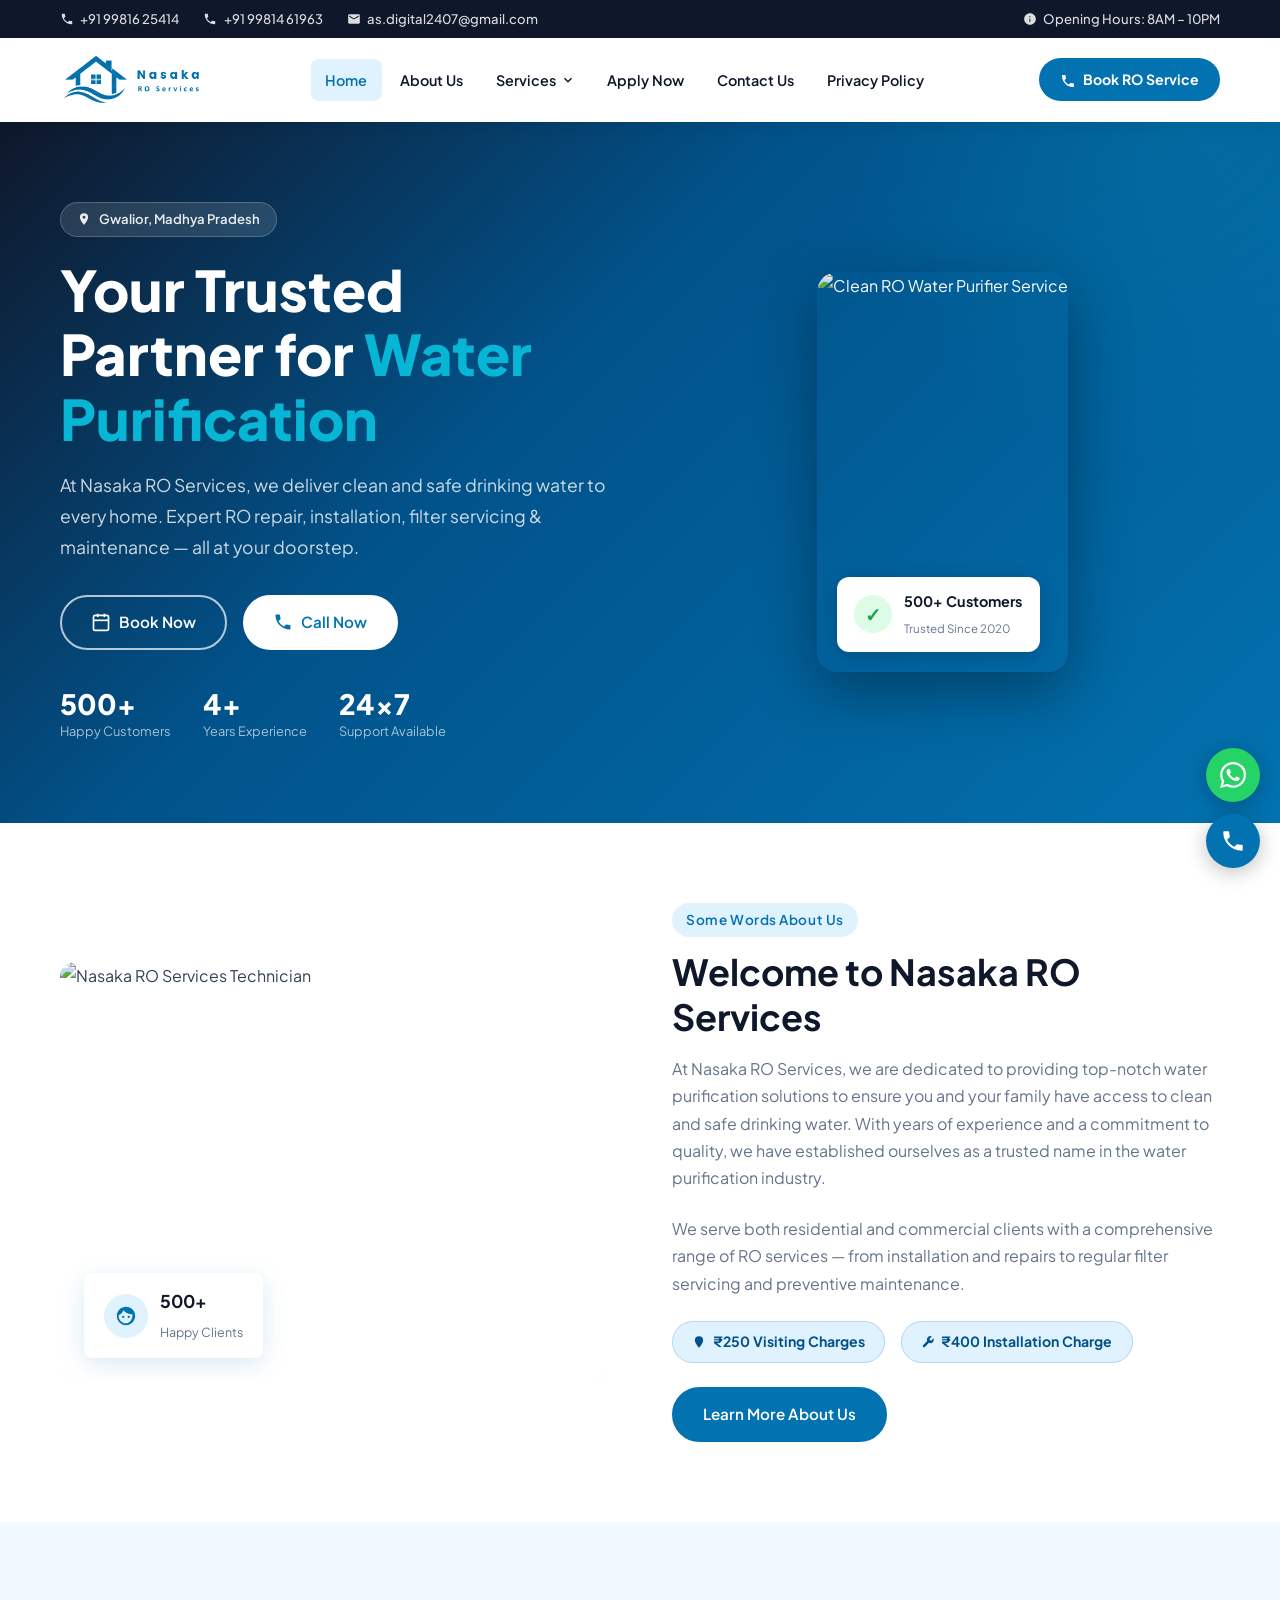
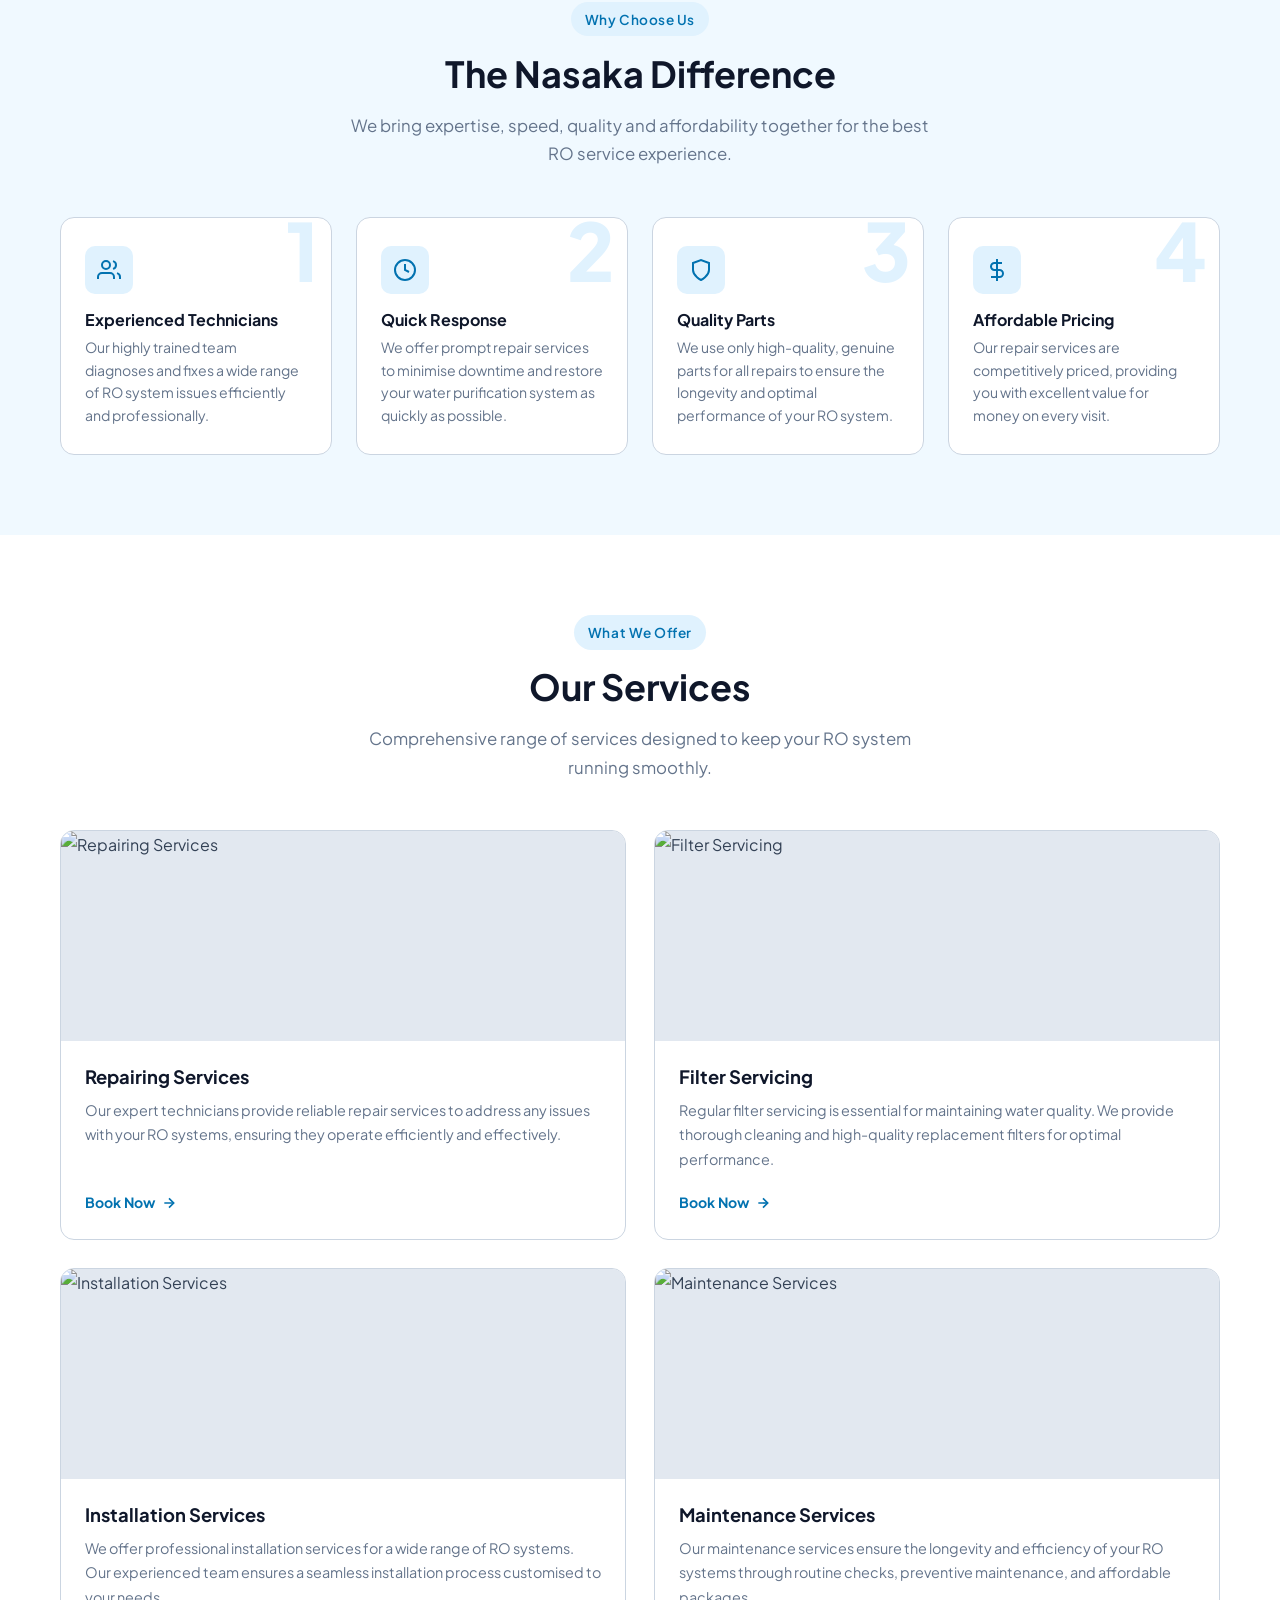
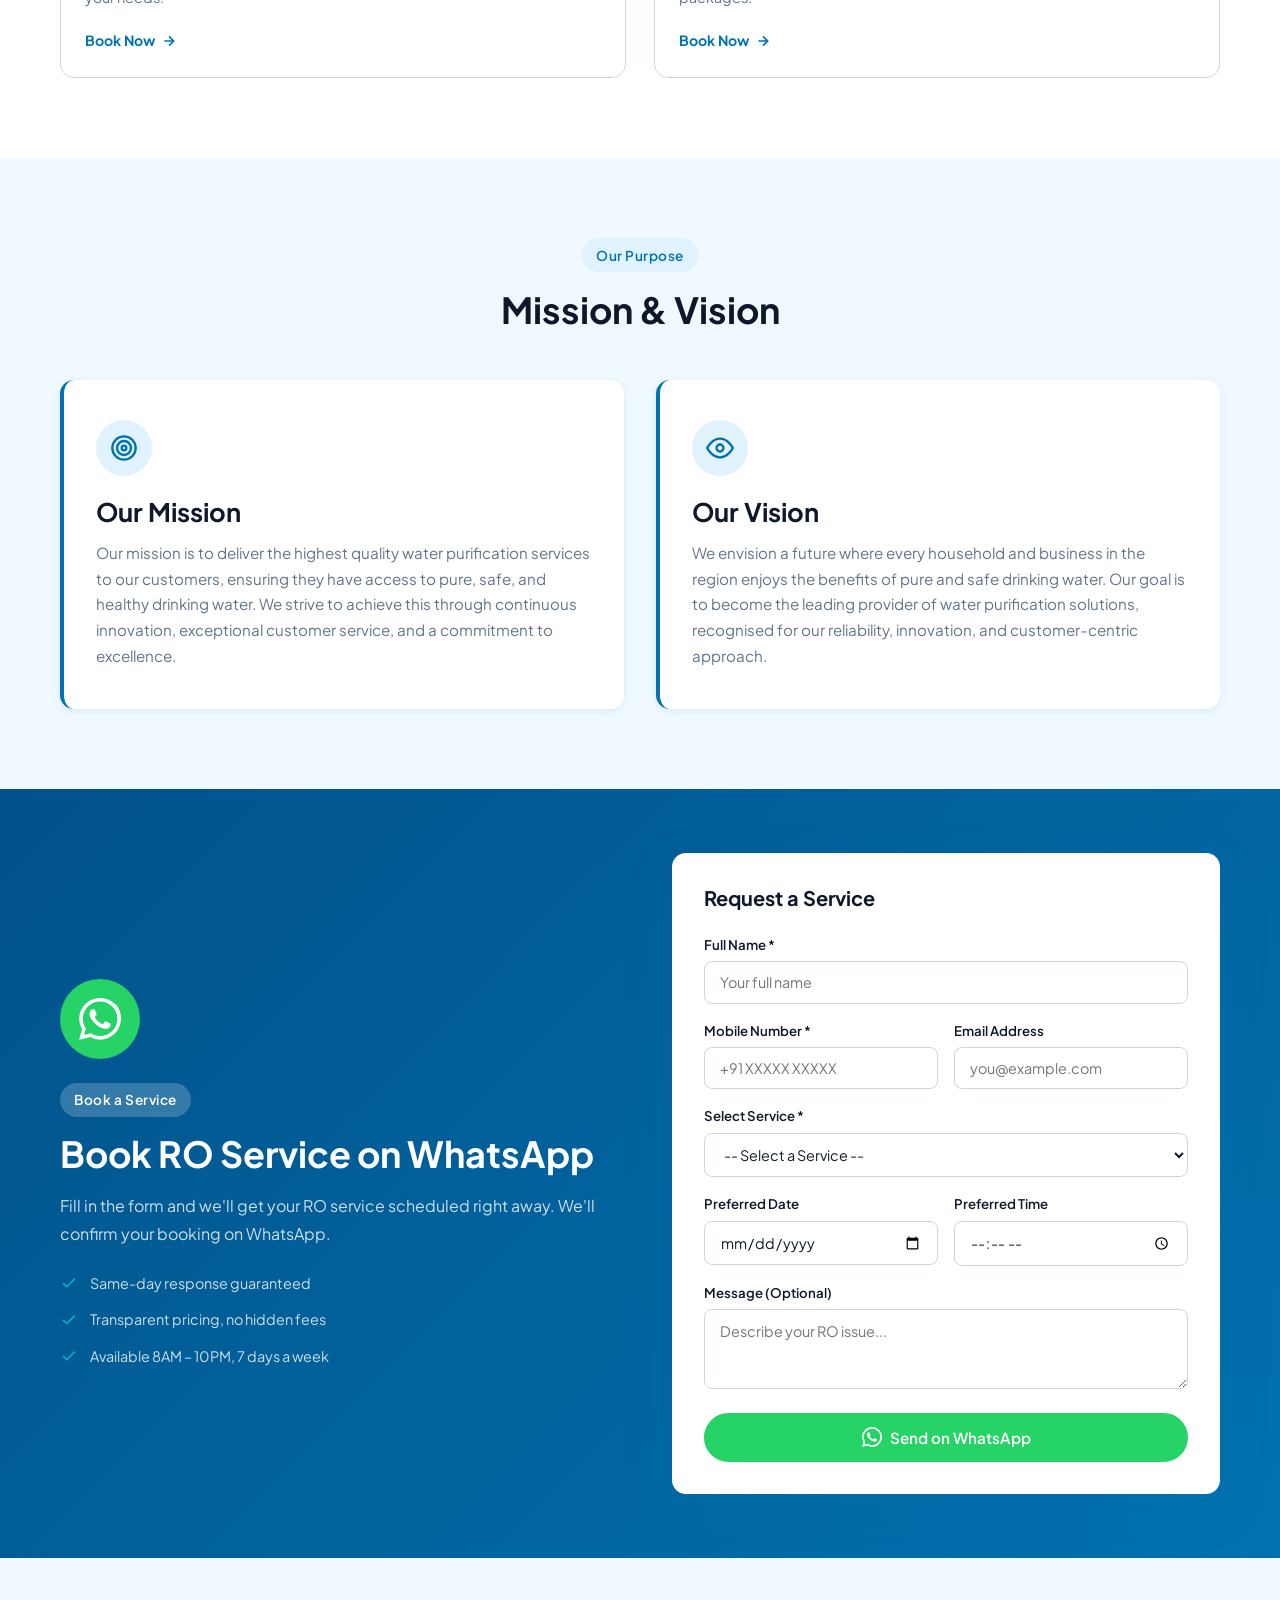
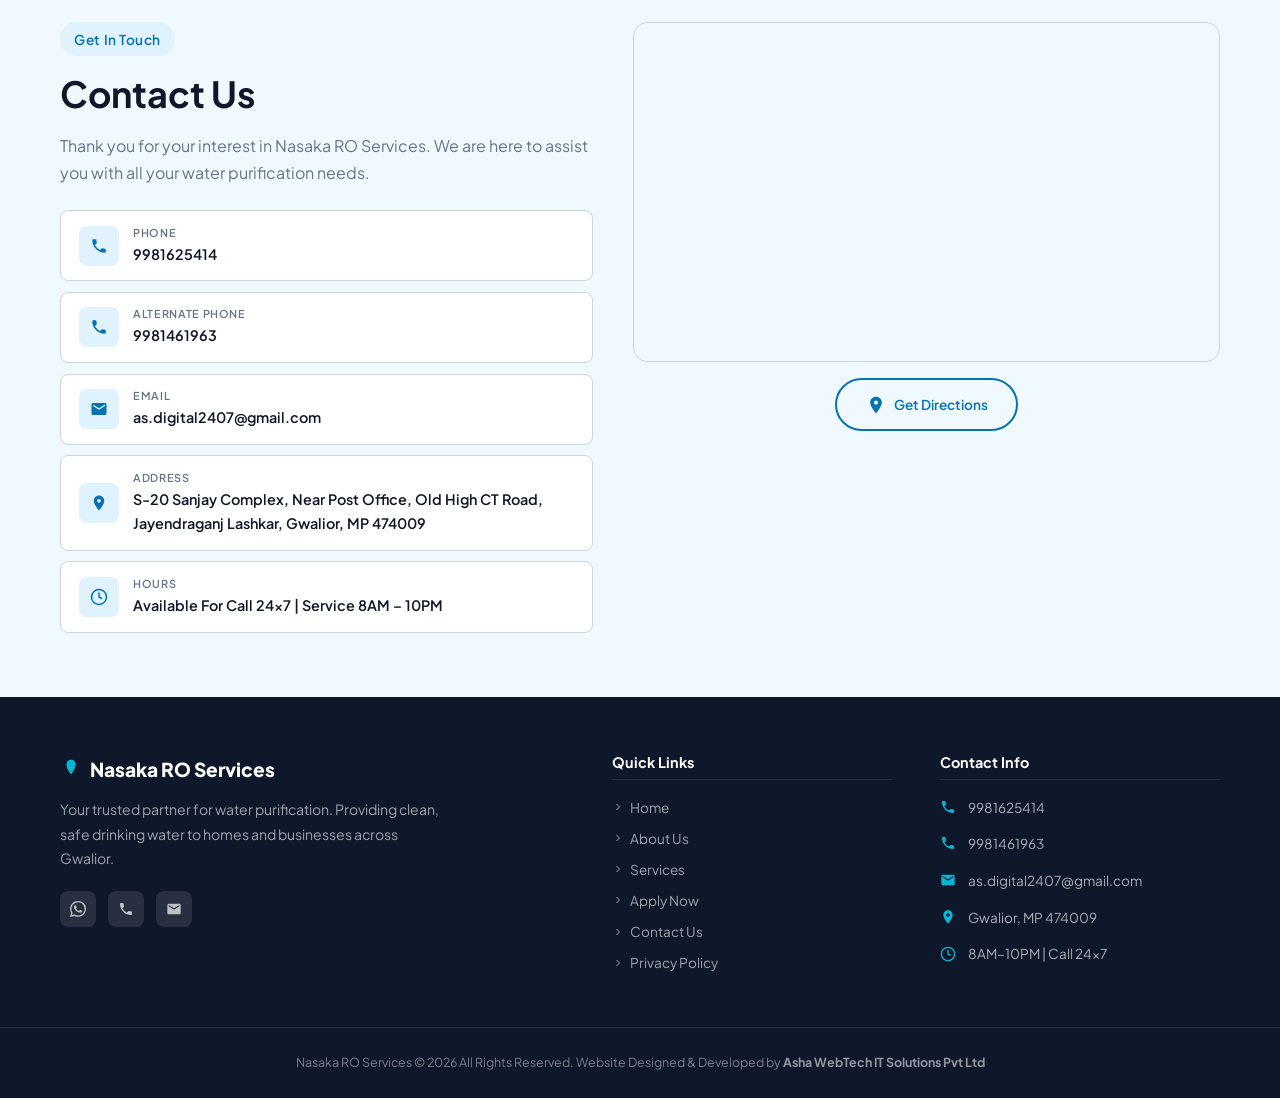
==== commit 1adc61b1: "Add files via upload" ====
--- a/index.html
+++ b/index.html
@@ -124,7 +124,7 @@
           Gwalior, Madhya Pradesh
         </div>
         <h1 class="hero__title">
-          Your Trusted Partner for<br><span>Water Purification</span>
+          Your Trusted Partner for <span>Water Purification</span>
         </h1>
         <p class="hero__sub">
           At Nasaka RO Services, we deliver clean and safe drinking water to every home. Expert RO repair, installation, filter servicing &amp; maintenance — all at your doorstep.
@@ -157,27 +157,18 @@
 
       <!-- Right visual -->
       <div class="hero__visual">
-        <div class="hero__card-stack">
-          <div class="hero__info-card">
-            <h4>💧 RO Visiting Charges</h4>
-            <p>Affordable ₹250 visiting charges — transparent pricing, no hidden costs.</p>
-          </div>
-          <div class="hero__info-card">
-            <h4>🔧 RO Installation</h4>
-            <p>Professional installation at just ₹400 — done right the first time.</p>
-          </div>
-          <div class="hero__info-card" style="margin-bottom:0">
-            <h4>⚡ Quick Response</h4>
-            <p>Same-day service available. We minimise your downtime.</p>
-          </div>
-          <div class="hero__price-badge">
-            <div class="price">₹250</div>
-            <div class="price-label">Visiting Charges</div>
-          </div>
-        </div>
-      </div>
-    </div>
-  </div>
+        <div class="hero__img-wrap" data-reveal>
+          <img src="https://images.unsplash.com/photo-1584622650111-993a426fbf0a?w=800&q=80&auto=format&fit=crop" alt="Clean RO Water Purifier Service" class="hero__img">
+          <div class="hero__img-badge">
+            <div class="hero__img-badge-icon">&#10003;</div>
+            <div class="hero__img-badge-text">
+              <strong>500+ Customers</strong>
+              <span>Trusted Since 2020</span>
+            </div>
+          </div>
+        </div>
+      </div>
+    </div>
 </section>
 
 <!-- ═══════════════ ABOUT PREVIEW ═══════════════ -->
@@ -443,59 +434,35 @@
         <span class="section-label">Get In Touch</span>
         <h2 class="section-title">Contact Us</h2>
         <p>Thank you for your interest in Nasaka RO Services. We are here to assist you with all your water purification needs.</p>
-        <div class="contact-cards">
-          <a href="tel:9981625414" class="contact-card" style="text-decoration:none">
-            <div class="contact-card__icon">
-              <svg viewBox="0 0 24 24" fill="currentColor"><path d="M6.6 10.8c1.4 2.8 3.8 5.1 6.6 6.6l2.2-2.2c.27-.27.67-.36 1.02-.24 1.12.37 2.33.57 3.57.57.55 0 1 .45 1 1V20c0 .55-.45 1-1 1-9.39 0-17-7.61-17-17 0-.55.45-1 1-1h3.5c.55 0 1 .45 1 1 0 1.25.2 2.45.57 3.57.11.35.03.74-.24 1.01L6.6 10.8z"/></svg>
-            </div>
-            <div class="contact-card__body">
-              <h5>Phone</h5>
-              <a href="tel:9981625414">9981625414</a>
-            </div>
-          </a>
-          <a href="mailto:as.digital2407@gmail.com" class="contact-card" style="text-decoration:none">
-            <div class="contact-card__icon">
-              <svg viewBox="0 0 24 24" fill="currentColor"><path d="M20 4H4c-1.1 0-2 .9-2 2v12c0 1.1.9 2 2 2h16c1.1 0 2-.9 2-2V6c0-1.1-.9-2-2-2zm0 4l-8 5-8-5V6l8 5 8-5v2z"/></svg>
-            </div>
-            <div class="contact-card__body">
-              <h5>Email</h5>
-              <a href="mailto:as.digital2407@gmail.com">as.digital2407@gmail.com</a>
-            </div>
+        <div class="contact-cards" style="margin-top:1.25rem">
+          <a href="tel:9981625414" class="contact-card">
+            <div class="contact-card__icon"><svg viewBox="0 0 24 24" fill="currentColor" width="18" height="18"><path d="M6.6 10.8c1.4 2.8 3.8 5.1 6.6 6.6l2.2-2.2c.27-.27.67-.36 1.02-.24 1.12.37 2.33.57 3.57.57.55 0 1 .45 1 1V20c0 .55-.45 1-1 1-9.39 0-17-7.61-17-17 0-.55.45-1 1-1h3.5c.55 0 1 .45 1 1 0 1.25.2 2.45.57 3.57.11.35.03.74-.24 1.01L6.6 10.8z"/></svg></div>
+            <div class="contact-card__body"><h5>Phone</h5><strong>9981625414</strong></div>
+          </a>
+          <a href="tel:9981461963" class="contact-card">
+            <div class="contact-card__icon"><svg viewBox="0 0 24 24" fill="currentColor" width="18" height="18"><path d="M6.6 10.8c1.4 2.8 3.8 5.1 6.6 6.6l2.2-2.2c.27-.27.67-.36 1.02-.24 1.12.37 2.33.57 3.57.57.55 0 1 .45 1 1V20c0 .55-.45 1-1 1-9.39 0-17-7.61-17-17 0-.55.45-1 1-1h3.5c.55 0 1 .45 1 1 0 1.25.2 2.45.57 3.57.11.35.03.74-.24 1.01L6.6 10.8z"/></svg></div>
+            <div class="contact-card__body"><h5>Alternate Phone</h5><strong>9981461963</strong></div>
+          </a>
+          <a href="mailto:as.digital2407@gmail.com" class="contact-card">
+            <div class="contact-card__icon"><svg viewBox="0 0 24 24" fill="currentColor" width="18" height="18"><path d="M20 4H4c-1.1 0-2 .9-2 2v12c0 1.1.9 2 2 2h16c1.1 0 2-.9 2-2V6c0-1.1-.9-2-2-2zm0 4l-8 5-8-5V6l8 5 8-5v2z"/></svg></div>
+            <div class="contact-card__body"><h5>Email</h5><strong>as.digital2407@gmail.com</strong></div>
           </a>
           <div class="contact-card">
-            <div class="contact-card__icon">
-              <svg viewBox="0 0 24 24" fill="currentColor"><path d="M12 2C8.13 2 5 5.13 5 9c0 5.25 7 13 7 13s7-7.75 7-13c0-3.87-3.13-7-7-7zm0 9.5c-1.38 0-2.5-1.12-2.5-2.5s1.12-2.5 2.5-2.5 2.5 1.12 2.5 2.5-1.12 2.5-2.5 2.5z"/></svg>
-            </div>
-            <div class="contact-card__body">
-              <h5>Address</h5>
-              <p>S-20 Sanjay Complex, Near Post Office, Old High CT Road, Jayendraganj Lashkar, Gwalior, MP 474009</p>
-            </div>
+            <div class="contact-card__icon"><svg viewBox="0 0 24 24" fill="currentColor" width="18" height="18"><path d="M12 2C8.13 2 5 5.13 5 9c0 5.25 7 13 7 13s7-7.75 7-13c0-3.87-3.13-7-7-7zm0 9.5c-1.38 0-2.5-1.12-2.5-2.5s1.12-2.5 2.5-2.5 2.5 1.12 2.5 2.5-1.12 2.5-2.5 2.5z"/></svg></div>
+            <div class="contact-card__body"><h5>Address</h5><span class="val">S-20 Sanjay Complex, Near Post Office, Old High CT Road, Jayendraganj Lashkar, Gwalior, MP 474009</span></div>
           </div>
           <div class="contact-card">
-            <div class="contact-card__icon">
-              <svg viewBox="0 0 24 24" fill="none" stroke="currentColor" stroke-width="2"><circle cx="12" cy="12" r="10"/><polyline points="12 6 12 12 16 14"/></svg>
-            </div>
-            <div class="contact-card__body">
-              <h5>Hours</h5>
-              <p>Available For Call 24×7 | Service 8AM – 10PM</p>
-            </div>
-          </div>
-        </div>
-      </div>
-
+            <div class="contact-card__icon"><svg viewBox="0 0 24 24" fill="none" stroke="currentColor" stroke-width="2" width="18" height="18"><circle cx="12" cy="12" r="10"/><polyline points="12 6 12 12 16 14"/></svg></div>
+            <div class="contact-card__body"><h5>Hours</h5><span class="val">Available For Call 24×7 | Service 8AM – 10PM</span></div>
+          </div>
+        </div>
+      </div>
       <div data-reveal>
         <div class="map-wrap">
-          <iframe
-            src="https://maps.google.com/maps?q=S-20+Sanjay+Complex+Near+Post+Office+Old+High+CT+Road+Jayendraganj+Lashkar+Gwalior+Madhya+Pradesh+474009&t=m&z=15&output=embed&iwloc=near"
-            allowfullscreen loading="lazy" referrerpolicy="no-referrer-when-downgrade"
-            title="Nasaka RO Services Location">
-          </iframe>
+          <iframe src="https://maps.google.com/maps?q=S-20+Sanjay+Complex+Near+Post+Office+Old+High+CT+Road+Jayendraganj+Lashkar+Gwalior+Madhya+Pradesh+474009&t=m&z=15&output=embed&iwloc=near" allowfullscreen loading="lazy" referrerpolicy="no-referrer-when-downgrade" title="Nasaka RO Services Location"></iframe>
         </div>
         <div style="margin-top:1rem;text-align:center">
-          <a href="https://maps.google.com/maps?q=S-20+Sanjay+Complex+Gwalior+474009" target="_blank" class="btn btn--outline-blue" style="font-size:.85rem">
-            <svg viewBox="0 0 24 24" fill="currentColor" width="16" height="16"><path d="M12 2C8.13 2 5 5.13 5 9c0 5.25 7 13 7 13s7-7.75 7-13c0-3.87-3.13-7-7-7zm0 9.5c-1.38 0-2.5-1.12-2.5-2.5s1.12-2.5 2.5-2.5 2.5 1.12 2.5 2.5-1.12 2.5-2.5 2.5z"/></svg>
-            Get Directions
-          </a>
+          <a href="https://maps.google.com/maps?q=S-20+Sanjay+Complex+Gwalior+474009" target="_blank" class="btn btn--outline-blue" style="font-size:.85rem"><svg viewBox="0 0 24 24" fill="currentColor" width="18" height="18"><path d="M12 2C8.13 2 5 5.13 5 9c0 5.25 7 13 7 13s7-7.75 7-13c0-3.87-3.13-7-7-7zm0 9.5c-1.38 0-2.5-1.12-2.5-2.5s1.12-2.5 2.5-2.5 2.5 1.12 2.5 2.5-1.12 2.5-2.5 2.5z"/></svg> Get Directions</a>
         </div>
       </div>
     </div>
@@ -507,51 +474,35 @@
   <div class="container">
     <div class="footer__grid">
       <div class="footer__brand">
-        <div class="logo-wrap">
-          <img src="images/logo.png" alt="Nasaka RO Services" height="50"
-               onerror="this.style.display='none';this.nextElementSibling.style.display='block'">
-          <div style="display:none;color:#fff;font-size:1.2rem;font-weight:800">Nasaka RO Services</div>
-        </div>
-        <p>Your trusted partner for water purification solutions. Providing clean, safe drinking water to homes and businesses across Gwalior.</p>
+        <div class="footer__brand-name">
+          <svg viewBox="0 0 24 24" fill="currentColor" width="22" height="22"><path d="M12 2C9.24 2 7 4.24 7 7c0 4.5 5 11 5 11s5-6.5 5-11c0-2.76-2.24-5-5-5z"/></svg>
+          Nasaka RO Services
+        </div>
+        <p>Your trusted partner for water purification. Providing clean, safe drinking water to homes and businesses across Gwalior.</p>
         <div class="footer__social">
-          <a href="https://wa.me/919981625414" target="_blank" aria-label="WhatsApp">
-            <svg viewBox="0 0 24 24" fill="currentColor"><path d="M17.472 14.382c-.297-.149-1.758-.867-2.03-.967-.273-.099-.471-.148-.67.15-.197.297-.767.966-.94 1.164-.173.199-.347.223-.644.075-.297-.15-1.255-.463-2.39-1.475-.883-.788-1.48-1.761-1.653-2.059-.173-.297-.018-.458.13-.606.134-.133.298-.347.446-.52.149-.174.198-.298.298-.497.099-.198.05-.371-.025-.52-.075-.149-.669-1.612-.916-2.207-.242-.579-.487-.5-.669-.51-.173-.008-.371-.01-.57-.01-.198 0-.52.074-.792.372-.272.297-1.04 1.016-1.04 2.479 0 1.462 1.065 2.875 1.213 3.074.149.198 2.096 3.2 5.077 4.487.709.306 1.262.489 1.694.625.712.227 1.36.195 1.871.118.571-.085 1.758-.719 2.006-1.413.248-.694.248-1.289.173-1.413-.074-.124-.272-.198-.57-.347m-5.421 7.403h-.004a9.87 9.87 0 0 1-5.031-1.378l-.361-.214-3.741.982.998-3.648-.235-.374a9.86 9.86 0 0 1-1.51-5.26c.001-5.45 4.436-9.884 9.888-9.884 2.64 0 5.122 1.03 6.988 2.898a9.825 9.825 0 0 1 2.893 6.994c-.003 5.45-4.437 9.884-9.885 9.884m8.413-18.297A11.815 11.815 0 0 0 12.05 0C5.495 0 .16 5.335.157 11.892c0 2.096.547 4.142 1.588 5.945L.057 24l6.305-1.654a11.882 11.882 0 0 0 5.683 1.448h.005c6.554 0 11.89-5.335 11.893-11.893A11.821 11.821 0 0 0 20.885 3.488"/></svg>
-          </a>
-          <a href="tel:+919981625414" aria-label="Call">
-            <svg viewBox="0 0 24 24" fill="currentColor"><path d="M6.6 10.8c1.4 2.8 3.8 5.1 6.6 6.6l2.2-2.2c.27-.27.67-.36 1.02-.24 1.12.37 2.33.57 3.57.57.55 0 1 .45 1 1V20c0 .55-.45 1-1 1-9.39 0-17-7.61-17-17 0-.55.45-1 1-1h3.5c.55 0 1 .45 1 1 0 1.25.2 2.45.57 3.57.11.35.03.74-.24 1.01L6.6 10.8z"/></svg>
-          </a>
-          <a href="mailto:as.digital2407@gmail.com" aria-label="Email">
-            <svg viewBox="0 0 24 24" fill="currentColor"><path d="M20 4H4c-1.1 0-2 .9-2 2v12c0 1.1.9 2 2 2h16c1.1 0 2-.9 2-2V6c0-1.1-.9-2-2-2zm0 4l-8 5-8-5V6l8 5 8-5v2z"/></svg>
-          </a>
-        </div>
-      </div>
-
+          <a href="https://wa.me/919981625414" target="_blank" aria-label="WhatsApp"><svg viewBox="0 0 24 24" fill="currentColor" width="16" height="16"><path d="M17.472 14.382c-.297-.149-1.758-.867-2.03-.967-.273-.099-.471-.148-.67.15-.197.297-.767.966-.94 1.164-.173.199-.347.223-.644.075-.297-.15-1.255-.463-2.39-1.475-.883-.788-1.48-1.761-1.653-2.059-.173-.297-.018-.458.13-.606.134-.133.298-.347.446-.52.149-.174.198-.298.298-.497.099-.198.05-.371-.025-.52-.075-.149-.669-1.612-.916-2.207-.242-.579-.487-.5-.669-.51-.173-.008-.371-.01-.57-.01-.198 0-.52.074-.792.372-.272.297-1.04 1.016-1.04 2.479 0 1.462 1.065 2.875 1.213 3.074.149.198 2.096 3.2 5.077 4.487.709.306 1.262.489 1.694.625.712.227 1.36.195 1.871.118.571-.085 1.758-.719 2.006-1.413.248-.694.248-1.289.173-1.413-.074-.124-.272-.198-.57-.347m-5.421 7.403h-.004a9.87 9.87 0 0 1-5.031-1.378l-.361-.214-3.741.982.998-3.648-.235-.374a9.86 9.86 0 0 1-1.51-5.26c.001-5.45 4.436-9.884 9.888-9.884 2.64 0 5.122 1.03 6.988 2.898a9.825 9.825 0 0 1 2.893 6.994c-.003 5.45-4.437 9.884-9.885 9.884m8.413-18.297A11.815 11.815 0 0 0 12.05 0C5.495 0 .16 5.335.157 11.892c0 2.096.547 4.142 1.588 5.945L.057 24l6.305-1.654a11.882 11.882 0 0 0 5.683 1.448h.005c6.554 0 11.89-5.335 11.893-11.893A11.821 11.821 0 0 0 20.885 3.488"/></svg></a>
+          <a href="tel:+919981625414" aria-label="Call"><svg viewBox="0 0 24 24" fill="currentColor" width="16" height="16"><path d="M6.6 10.8c1.4 2.8 3.8 5.1 6.6 6.6l2.2-2.2c.27-.27.67-.36 1.02-.24 1.12.37 2.33.57 3.57.57.55 0 1 .45 1 1V20c0 .55-.45 1-1 1-9.39 0-17-7.61-17-17 0-.55.45-1 1-1h3.5c.55 0 1 .45 1 1 0 1.25.2 2.45.57 3.57.11.35.03.74-.24 1.01L6.6 10.8z"/></svg></a>
+          <a href="mailto:as.digital2407@gmail.com" aria-label="Email"><svg viewBox="0 0 24 24" fill="currentColor" width="16" height="16"><path d="M20 4H4c-1.1 0-2 .9-2 2v12c0 1.1.9 2 2 2h16c1.1 0 2-.9 2-2V6c0-1.1-.9-2-2-2zm0 4l-8 5-8-5V6l8 5 8-5v2z"/></svg></a>
+        </div>
+      </div>
       <div class="footer__col">
         <h5>Quick Links</h5>
         <div class="footer__links">
-          <a href="index.html"><svg viewBox="0 0 24 24" fill="none" stroke="currentColor" stroke-width="2"><polyline points="9 18 15 12 9 6"/></svg> Home</a>
-          <a href="about.html"><svg viewBox="0 0 24 24" fill="none" stroke="currentColor" stroke-width="2"><polyline points="9 18 15 12 9 6"/></svg> About Us</a>
-          <a href="services.html"><svg viewBox="0 0 24 24" fill="none" stroke="currentColor" stroke-width="2"><polyline points="9 18 15 12 9 6"/></svg> Services</a>
-          <a href="apply-now.html"><svg viewBox="0 0 24 24" fill="none" stroke="currentColor" stroke-width="2"><polyline points="9 18 15 12 9 6"/></svg> Apply Now</a>
-          <a href="contact.html"><svg viewBox="0 0 24 24" fill="none" stroke="currentColor" stroke-width="2"><polyline points="9 18 15 12 9 6"/></svg> Contact Us</a>
-          <a href="privacy-policy.html"><svg viewBox="0 0 24 24" fill="none" stroke="currentColor" stroke-width="2"><polyline points="9 18 15 12 9 6"/></svg> Privacy Policy</a>
-        </div>
-      </div>
-
+          <a href="index.html"><svg viewBox="0 0 24 24" fill="none" stroke="currentColor" stroke-width="2" width="12" height="12"><polyline points="9 18 15 12 9 6"/></svg> Home</a>
+          <a href="about.html"><svg viewBox="0 0 24 24" fill="none" stroke="currentColor" stroke-width="2" width="12" height="12"><polyline points="9 18 15 12 9 6"/></svg> About Us</a>
+          <a href="services.html"><svg viewBox="0 0 24 24" fill="none" stroke="currentColor" stroke-width="2" width="12" height="12"><polyline points="9 18 15 12 9 6"/></svg> Services</a>
+          <a href="apply-now.html"><svg viewBox="0 0 24 24" fill="none" stroke="currentColor" stroke-width="2" width="12" height="12"><polyline points="9 18 15 12 9 6"/></svg> Apply Now</a>
+          <a href="contact.html"><svg viewBox="0 0 24 24" fill="none" stroke="currentColor" stroke-width="2" width="12" height="12"><polyline points="9 18 15 12 9 6"/></svg> Contact Us</a>
+          <a href="privacy-policy.html"><svg viewBox="0 0 24 24" fill="none" stroke="currentColor" stroke-width="2" width="12" height="12"><polyline points="9 18 15 12 9 6"/></svg> Privacy Policy</a>
+        </div>
+      </div>
       <div class="footer__col">
-        <h5 style="margin-top:1.5rem">Contact Info</h5>
-        <div class="footer__contact-item">
-          <svg viewBox="0 0 24 24" fill="currentColor"><path d="M6.6 10.8c1.4 2.8 3.8 5.1 6.6 6.6l2.2-2.2c.27-.27.67-.36 1.02-.24 1.12.37 2.33.57 3.57.57.55 0 1 .45 1 1V20c0 .55-.45 1-1 1-9.39 0-17-7.61-17-17 0-.55.45-1 1-1h3.5c.55 0 1 .45 1 1 0 1.25.2 2.45.57 3.57.11.35.03.74-.24 1.01L6.6 10.8z"/></svg>
-          <span><a href="tel:9981625414">9981625414</a></span>
-        </div>
-        <div class="footer__contact-item">
-          <svg viewBox="0 0 24 24" fill="currentColor"><path d="M20 4H4c-1.1 0-2 .9-2 2v12c0 1.1.9 2 2 2h16c1.1 0 2-.9 2-2V6c0-1.1-.9-2-2-2zm0 4l-8 5-8-5V6l8 5 8-5v2z"/></svg>
-          <span><a href="mailto:as.digital2407@gmail.com">as.digital2407@gmail.com</a></span>
-        </div>
-        <div class="footer__contact-item">
-          <svg viewBox="0 0 24 24" fill="currentColor"><path d="M12 2C8.13 2 5 5.13 5 9c0 5.25 7 13 7 13s7-7.75 7-13c0-3.87-3.13-7-7-7zm0 9.5c-1.38 0-2.5-1.12-2.5-2.5s1.12-2.5 2.5-2.5 2.5 1.12 2.5 2.5-1.12 2.5-2.5 2.5z"/></svg>
-          <span>Gwalior, MP 474009</span>
-        </div>
+        <h5>Contact Info</h5>
+        <div class="footer__contact-item"><svg viewBox="0 0 24 24" fill="currentColor" width="16" height="16"><path d="M6.6 10.8c1.4 2.8 3.8 5.1 6.6 6.6l2.2-2.2c.27-.27.67-.36 1.02-.24 1.12.37 2.33.57 3.57.57.55 0 1 .45 1 1V20c0 .55-.45 1-1 1-9.39 0-17-7.61-17-17 0-.55.45-1 1-1h3.5c.55 0 1 .45 1 1 0 1.25.2 2.45.57 3.57.11.35.03.74-.24 1.01L6.6 10.8z"/></svg><span><a href="tel:9981625414">9981625414</a></span></div>
+        <div class="footer__contact-item"><svg viewBox="0 0 24 24" fill="currentColor" width="16" height="16"><path d="M6.6 10.8c1.4 2.8 3.8 5.1 6.6 6.6l2.2-2.2c.27-.27.67-.36 1.02-.24 1.12.37 2.33.57 3.57.57.55 0 1 .45 1 1V20c0 .55-.45 1-1 1-9.39 0-17-7.61-17-17 0-.55.45-1 1-1h3.5c.55 0 1 .45 1 1 0 1.25.2 2.45.57 3.57.11.35.03.74-.24 1.01L6.6 10.8z"/></svg><span><a href="tel:9981461963">9981461963</a></span></div>
+        <div class="footer__contact-item"><svg viewBox="0 0 24 24" fill="currentColor" width="16" height="16"><path d="M20 4H4c-1.1 0-2 .9-2 2v12c0 1.1.9 2 2 2h16c1.1 0 2-.9 2-2V6c0-1.1-.9-2-2-2zm0 4l-8 5-8-5V6l8 5 8-5v2z"/></svg><span><a href="mailto:as.digital2407@gmail.com">as.digital2407@gmail.com</a></span></div>
+        <div class="footer__contact-item"><svg viewBox="0 0 24 24" fill="currentColor" width="16" height="16"><path d="M12 2C8.13 2 5 5.13 5 9c0 5.25 7 13 7 13s7-7.75 7-13c0-3.87-3.13-7-7-7zm0 9.5c-1.38 0-2.5-1.12-2.5-2.5s1.12-2.5 2.5-2.5 2.5 1.12 2.5 2.5-1.12 2.5-2.5 2.5z"/></svg><span>Gwalior, MP 474009</span></div>
+        <div class="footer__contact-item"><svg viewBox="0 0 24 24" fill="none" stroke="currentColor" stroke-width="2" width="16" height="16"><circle cx="12" cy="12" r="10"/><polyline points="12 6 12 12 16 14"/></svg><span>8AM–10PM | Call 24×7</span></div>
       </div>
     </div>
   </div>
--- a/css/styles.css
+++ b/css/styles.css
@@ -1262,3 +1262,187 @@
   .mv-grid { gap: 1rem; }
   .hero__stats { flex-wrap: wrap; gap: 1rem; }
 }
+
+/* ══════════════════════════════════════════════════════════
+   PATCH 2 – All requested fixes
+══════════════════════════════════════════════════════════ */
+
+/* ── Hide top-bar on mobile ── */
+@media (max-width: 768px) {
+  .top-bar { display: none !important; }
+}
+
+/* ── Mobile header overlap fix ── */
+@media (max-width: 768px) {
+  .header__inner {
+    padding: .65rem 1rem;
+    gap: .75rem;
+  }
+  .header__logo img { height: 42px !important; }
+  .header__logo .logo-text { font-size: 1.05rem; }
+  /* prevent mobile-nav overlapping content */
+  .mobile-nav {
+    position: relative;
+    z-index: 800;
+    background: var(--white);
+    border-top: 1px solid var(--border);
+    width: 100%;
+  }
+  .mobile-nav.open { padding-bottom: 1rem; }
+}
+
+/* ── Hero: image on right side ── */
+.hero__img-wrap {
+  position: relative;
+  border-radius: 20px;
+  overflow: hidden;
+  box-shadow: 0 20px 60px rgba(0,0,0,.35);
+}
+.hero__img {
+  width: 100%;
+  height: 400px;
+  object-fit: cover;
+  display: block;
+  border-radius: 20px;
+}
+.hero__img-badge {
+  position: absolute;
+  bottom: 1.25rem;
+  left: 1.25rem;
+  background: white;
+  border-radius: 12px;
+  padding: .75rem 1.1rem;
+  display: flex;
+  align-items: center;
+  gap: .75rem;
+  box-shadow: 0 4px 20px rgba(0,0,0,.18);
+}
+.hero__img-badge-icon {
+  width: 38px; height: 38px;
+  background: #dcfce7;
+  border-radius: 50%;
+  display: flex; align-items: center; justify-content: center;
+  color: #16a34a;
+  font-size: 1.2rem;
+  font-weight: 900;
+}
+.hero__img-badge-text strong { display: block; font-size: .9rem; color: var(--dark); }
+.hero__img-badge-text span   { font-size: .72rem; color: var(--gray); }
+@media (max-width: 1024px) {
+  .hero__visual { display: none; }
+}
+
+/* ── Service detail page: image section ── */
+.service-hero-grid {
+  display: grid;
+  grid-template-columns: 1.1fr 1fr;
+  gap: 3rem;
+  align-items: start;
+}
+.service-hero-img {
+  border-radius: var(--radius);
+  overflow: hidden;
+  box-shadow: var(--shadow-lg);
+}
+.service-hero-img img {
+  width: 100%;
+  height: 380px;
+  object-fit: cover;
+  display: block;
+}
+@media (max-width: 768px) {
+  .service-hero-grid { grid-template-columns: 1fr; }
+  .service-hero-img img { height: 240px; }
+}
+
+/* ── Service issues / features grid ── */
+.issues-grid {
+  display: grid;
+  grid-template-columns: repeat(auto-fit, minmax(260px,1fr));
+  gap: 1.1rem;
+}
+.issue-card {
+  background: var(--white);
+  border-radius: var(--radius-sm);
+  padding: 1.1rem 1.25rem;
+  border: 1.5px solid var(--border);
+  display: flex;
+  gap: .85rem;
+  align-items: flex-start;
+  transition: var(--transition);
+}
+.issue-card:hover { border-color: var(--primary); box-shadow: var(--shadow-sm); }
+.issue-card__icon {
+  width: 36px; height: 36px; min-width: 36px;
+  background: var(--primary-light);
+  border-radius: 50%;
+  display: flex; align-items: center; justify-content: center;
+}
+.issue-card__icon svg { color: var(--primary); width: 17px; height: 17px; }
+.issue-card h5 { font-size: .9rem; margin-bottom: .2rem; color: var(--dark); }
+.issue-card p { font-size: .82rem; color: var(--gray); max-width: none; line-height: 1.5; margin: 0; }
+
+/* ── Contact cards: clean (no nested-anchor glitch) ── */
+.contact-card {
+  display: flex !important;
+  align-items: center !important;
+  gap: .9rem !important;
+  background: var(--white) !important;
+  border-radius: var(--radius-sm) !important;
+  padding: .9rem 1.1rem !important;
+  border: 1.5px solid var(--border) !important;
+  text-decoration: none !important;
+  color: inherit !important;
+  transition: var(--transition);
+}
+.contact-card__body h5 {
+  font-size: .68rem !important;
+  color: var(--gray) !important;
+  font-weight: 600 !important;
+  text-transform: uppercase;
+  letter-spacing: .06em;
+  margin-bottom: .15rem;
+}
+.contact-card__body strong,
+.contact-card__body span.val,
+.contact-card__body a {
+  font-size: .9rem;
+  color: var(--dark) !important;
+  font-weight: 600;
+  max-width: none;
+  word-break: break-word;
+  display: block;
+}
+.contact-card__body a:hover { color: var(--primary) !important; }
+
+/* ── Footer: no logo ── */
+.footer__brand .logo-wrap { display: none !important; }
+.footer__brand-name {
+  font-size: 1.2rem;
+  font-weight: 800;
+  color: var(--white);
+  margin-bottom: .75rem;
+  display: flex;
+  align-items: center;
+  gap: .5rem;
+}
+.footer__brand-name svg { color: var(--accent); }
+
+/* ══════════════════════════════════════════════════
+   PATCH 3 – Mobile nav default-hidden fix
+   Problem: padding on .mobile-nav creates 41px height
+   even when max-height:0, making "Home" visible without
+   clicking the hamburger.
+   Fix: use display:none / display:flex toggle instead.
+══════════════════════════════════════════════════ */
+.mobile-nav {
+  display: none !important;
+  flex-direction: column;
+  padding: 0 !important;
+  max-height: none !important;
+  overflow: visible !important;
+}
+.mobile-nav.open {
+  display: flex !important;
+  padding: .5rem 1.25rem 1.25rem !important;
+}
